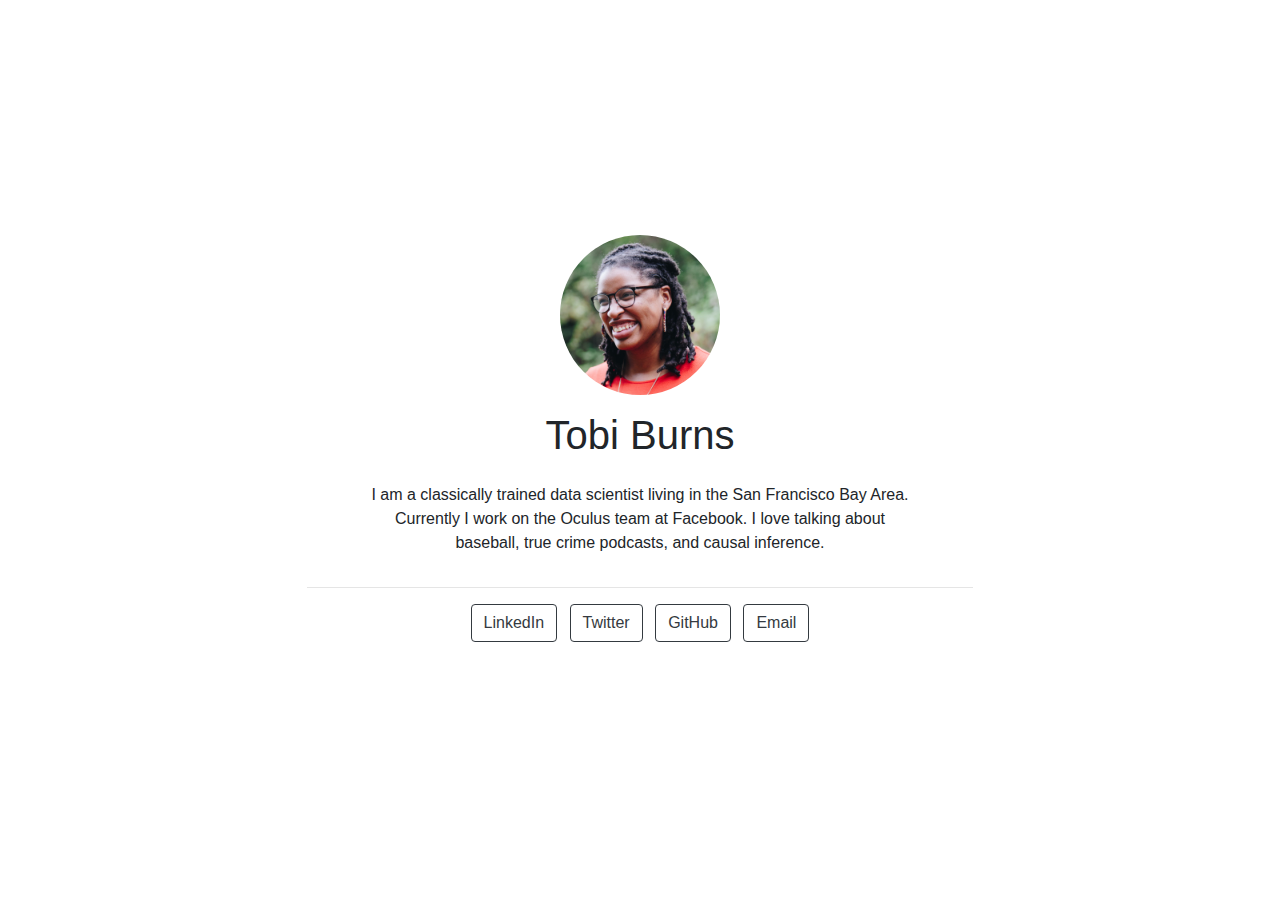
==== docs/index.html @ 5b75f5b7 "Initial commit" ====
<!doctype html>
<html lang="en">
  <head>
    <!-- Required meta tags -->
    <meta charset="utf-8">
    <meta name="viewport" content="width=device-width, initial-scale=1, shrink-to-fit=no">

    <!-- Bootstrap CSS -->
    <link rel="stylesheet" href="https://stackpath.bootstrapcdn.com/bootstrap/4.5.0/css/bootstrap.min.css">

    <title>Tobi Burns</title>

    
          <script src="index_files/accessible-code-block-0.0.1/empty-anchor.js"></script>
    
    
  </head>
  <body>

    
    <div class="container min-vh-100">
      <div class="row min-vh-100 justify-content-center align-items-center">
        <div class="col-12 text-center">
          <img src=tobi.jpg style="height:10rem" class="rounded-circle">
          <div class="mt-3">
            <h1>Tobi Burns</h1>
          </div>
          <div class="row justify-content-center align-items-center">
            <div class="col-6 mt-3 text-center d-none d-sm-block">
              <p>I am a classically trained data scientist living in the San Francisco Bay Area. Currently I work on the Oculus team at Facebook. I love talking about baseball, true crime podcasts, and causal inference.</p>
            </div>
            <div class="col-11 mt-3 text-center d-block d-sm-none">
              <p>I am a classically trained data scientist living in the San Francisco Bay Area. Currently I work on the Oculus team at Facebook. I love talking about baseball, true crime podcasts, and causal inference.</p>
            </div>
          </div>

          <hr style="width:60%;"/>

          <div class="row justify-content-center align-items-center">
            <div class="col-8 text-center d-none d-sm-block">
              <ul class="list-inline">
                                <li class="list-inline-item">
                  <a href=https://linkedin.com/>
                    <button type="button" class="btn btn-outline-dark mb-2">
                      LinkedIn
                    </button>
                  </a>
                </li>
                                <li class="list-inline-item">
                  <a href=https://twitter.com/>
                    <button type="button" class="btn btn-outline-dark mb-2">
                      Twitter
                    </button>
                  </a>
                </li>
                                <li class="list-inline-item">
                  <a href=https://github.com/>
                    <button type="button" class="btn btn-outline-dark mb-2">
                      GitHub
                    </button>
                  </a>
                </li>
                                <li class="list-inline-item">
                  <a href=mailto:email@email.com>
                    <button type="button" class="btn btn-outline-dark mb-2">
                      Email
                    </button>
                  </a>
                </li>
                              </ul>
            </div>
          </div>

          <div class="row justify-content-center align-items-center">
            <div class="col-8 m-1 text-center d-block d-sm-none">
              <div class="list-group">
                                <a href=https://linkedin.com/>
                  <button type="button" class="list-group-item list-group-item-action my-1 rounded">
                    LinkedIn
                  </button>
                </a>
                                <a href=https://twitter.com/>
                  <button type="button" class="list-group-item list-group-item-action my-1 rounded">
                    Twitter
                  </button>
                </a>
                                <a href=https://github.com/>
                  <button type="button" class="list-group-item list-group-item-action my-1 rounded">
                    GitHub
                  </button>
                </a>
                                <a href=mailto:email@email.com>
                  <button type="button" class="list-group-item list-group-item-action my-1 rounded">
                    Email
                  </button>
                </a>
                              </div>
            </div>
          </div>
        </div>
      </div>
    </div>

    <!-- Optional JavaScript -->
    <!-- jQuery first, then Popper.js, then Bootstrap JS -->
    <script src="https://code.jquery.com/jquery-3.5.1.slim.min.js" integrity="sha384-DfXdz2htPH0lsSSs5nCTpuj/zy4C+OGpamoFVy38MVBnE+IbbVYUew+OrCXaRkfj" crossorigin="anonymous"></script>
    <script src="https://cdn.jsdelivr.net/npm/popper.js@1.16.0/dist/umd/popper.min.js" integrity="sha384-Q6E9RHvbIyZFJoft+2mJbHaEWldlvI9IOYy5n3zV9zzTtmI3UksdQRVvoxMfooAo" crossorigin="anonymous"></script>
    <script src="https://stackpath.bootstrapcdn.com/bootstrap/4.5.0/js/bootstrap.min.js" integrity="sha384-OgVRvuATP1z7JjHLkuOU7Xw704+h835Lr+6QL9UvYjZE3Ipu6Tp75j7Bh/kR0JKI" crossorigin="anonymous"></script>

    
  </body>
</html>
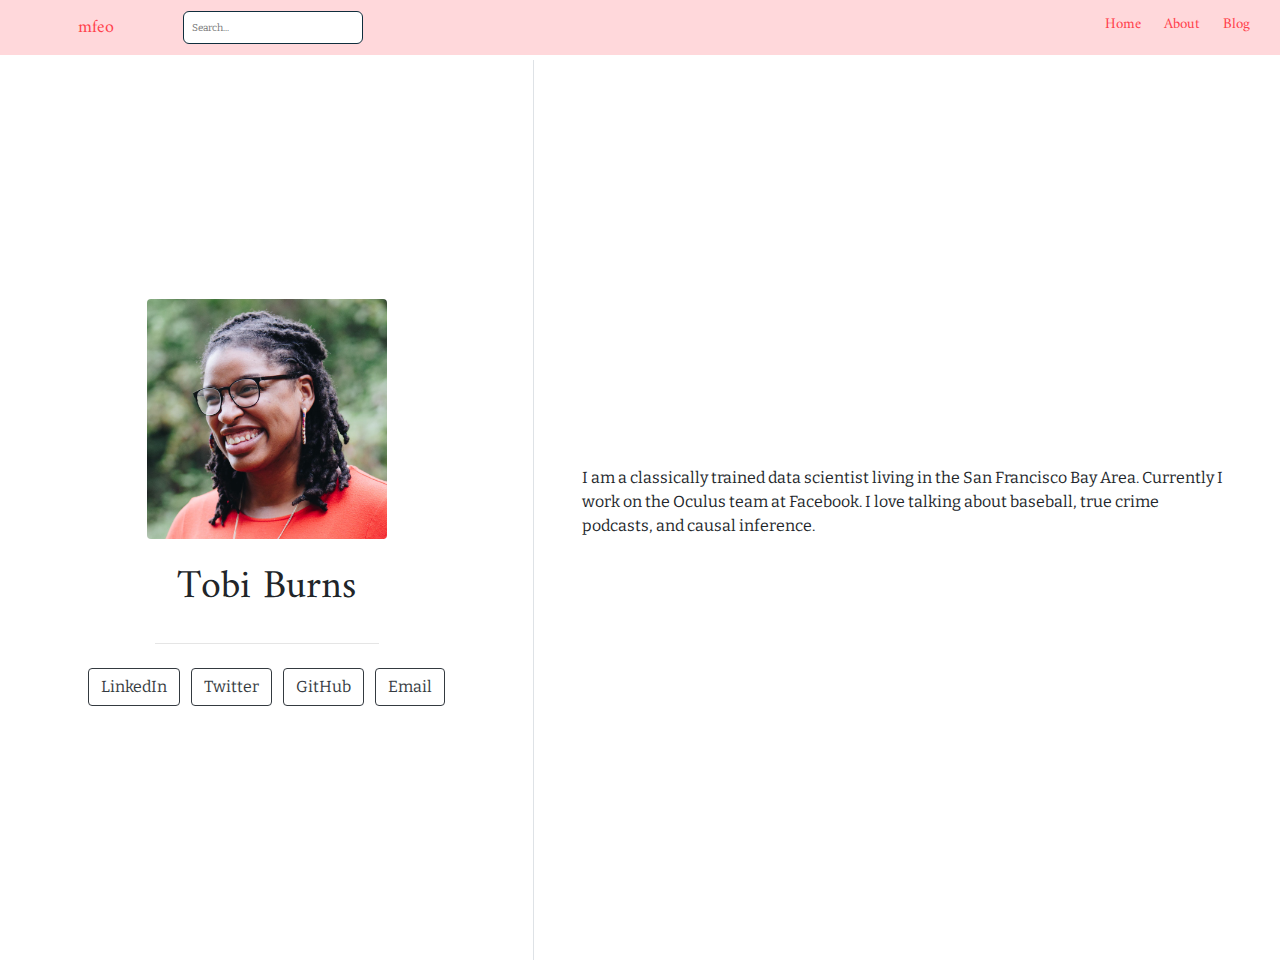
==== commit b31dee0b: ""update"" ====
--- a/docs/index.html
+++ b/docs/index.html
@@ -8,95 +8,1074 @@
     <!-- Bootstrap CSS -->
     <link rel="stylesheet" href="https://stackpath.bootstrapcdn.com/bootstrap/4.5.0/css/bootstrap.min.css">
 
+    <link href="https://fonts.googleapis.com/css2?family=Roboto+Slab&display=swap" rel="stylesheet">
+    <style type="text/css">body {font-family: 'Roboto Slab', serif;}</style>
+
     <title>Tobi Burns</title>
 
     
-          <script src="index_files/accessible-code-block-0.0.1/empty-anchor.js"></script>
+          <!--radix_placeholder_navigation_in_header-->
+          <meta name="distill:offset" content=""/>
+
+          <script type="application/javascript">
+
+            window.headroom_prevent_pin = false;
+
+            window.document.addEventListener("DOMContentLoaded", function (event) {
+
+              // initialize headroom for banner
+              var header = $('header').get(0);
+              var headerHeight = header.offsetHeight;
+              var headroom = new Headroom(header, {
+                tolerance: 5,
+                onPin : function() {
+                  if (window.headroom_prevent_pin) {
+                    window.headroom_prevent_pin = false;
+                    headroom.unpin();
+                  }
+                }
+              });
+              headroom.init();
+              if(window.location.hash)
+                headroom.unpin();
+              $(header).addClass('headroom--transition');
+
+              // offset scroll location for banner on hash change
+              // (see: https://github.com/WickyNilliams/headroom.js/issues/38)
+              window.addEventListener("hashchange", function(event) {
+                window.scrollTo(0, window.pageYOffset - (headerHeight + 25));
+              });
+
+              // responsive menu
+              $('.distill-site-header').each(function(i, val) {
+                var topnav = $(this);
+                var toggle = topnav.find('.nav-toggle');
+                toggle.on('click', function() {
+                  topnav.toggleClass('responsive');
+                });
+              });
+
+              // nav dropdowns
+              $('.nav-dropbtn').click(function(e) {
+                $(this).next('.nav-dropdown-content').toggleClass('nav-dropdown-active');
+                $(this).parent().siblings('.nav-dropdown')
+                   .children('.nav-dropdown-content').removeClass('nav-dropdown-active');
+              });
+              $("body").click(function(e){
+                $('.nav-dropdown-content').removeClass('nav-dropdown-active');
+              });
+              $(".nav-dropdown").click(function(e){
+                e.stopPropagation();
+              });
+            });
+          </script>
+
+          <style type="text/css">
+
+          /* Theme (user-documented overrideables for nav appearance) */
+
+          .distill-site-nav {
+            color: rgba(255, 255, 255, 0.8);
+            background-color: #0F2E3D;
+            font-size: 15px;
+            font-weight: 300;
+          }
+
+          .distill-site-nav a {
+            color: inherit;
+            text-decoration: none;
+          }
+
+          .distill-site-nav a:hover {
+            color: white;
+          }
+
+          @media print {
+            .distill-site-nav {
+              display: none;
+            }
+          }
+
+          .distill-site-header {
+
+          }
+
+          .distill-site-footer {
+
+          }
+
+
+          /* Site Header */
+
+          .distill-site-header {
+            width: 100%;
+            box-sizing: border-box;
+            z-index: 3;
+          }
+
+          .distill-site-header .nav-left {
+            display: inline-block;
+            margin-left: 8px;
+          }
+
+          @media screen and (max-width: 768px) {
+            .distill-site-header .nav-left {
+              margin-left: 0;
+            }
+          }
+
+
+          .distill-site-header .nav-right {
+            float: right;
+            margin-right: 8px;
+          }
+
+          .distill-site-header a,
+          .distill-site-header .title {
+            display: inline-block;
+            text-align: center;
+            padding: 14px 10px 14px 10px;
+          }
+
+          .distill-site-header .title {
+            font-size: 18px;
+            min-width: 150px;
+          }
+
+          .distill-site-header .logo {
+            padding: 0;
+          }
+
+          .distill-site-header .logo img {
+            display: none;
+            max-height: 20px;
+            width: auto;
+            margin-bottom: -4px;
+          }
+
+          .distill-site-header .nav-image img {
+            max-height: 18px;
+            width: auto;
+            display: inline-block;
+            margin-bottom: -3px;
+          }
+
+
+
+          @media screen and (min-width: 1000px) {
+            .distill-site-header .logo img {
+              display: inline-block;
+            }
+            .distill-site-header .nav-left {
+              margin-left: 20px;
+            }
+            .distill-site-header .nav-right {
+              margin-right: 20px;
+            }
+            .distill-site-header .title {
+              padding-left: 12px;
+            }
+          }
+
+
+          .distill-site-header .nav-toggle {
+            display: none;
+          }
+
+          .nav-dropdown {
+            display: inline-block;
+            position: relative;
+          }
+
+          .nav-dropdown .nav-dropbtn {
+            border: none;
+            outline: none;
+            color: rgba(255, 255, 255, 0.8);
+            padding: 16px 10px;
+            background-color: transparent;
+            font-family: inherit;
+            font-size: inherit;
+            font-weight: inherit;
+            margin: 0;
+            margin-top: 1px;
+            z-index: 2;
+          }
+
+          .nav-dropdown-content {
+            display: none;
+            position: absolute;
+            background-color: white;
+            min-width: 200px;
+            border: 1px solid rgba(0,0,0,0.15);
+            border-radius: 4px;
+            box-shadow: 0px 8px 16px 0px rgba(0,0,0,0.1);
+            z-index: 1;
+            margin-top: 2px;
+            white-space: nowrap;
+            padding-top: 4px;
+            padding-bottom: 4px;
+          }
+
+          .nav-dropdown-content hr {
+            margin-top: 4px;
+            margin-bottom: 4px;
+            border: none;
+            border-bottom: 1px solid rgba(0, 0, 0, 0.1);
+          }
+
+          .nav-dropdown-active {
+            display: block;
+          }
+
+          .nav-dropdown-content a, .nav-dropdown-content .nav-dropdown-header {
+            color: black;
+            padding: 6px 24px;
+            text-decoration: none;
+            display: block;
+            text-align: left;
+          }
+
+          .nav-dropdown-content .nav-dropdown-header {
+            display: block;
+            padding: 5px 24px;
+            padding-bottom: 0;
+            text-transform: uppercase;
+            font-size: 14px;
+            color: #999999;
+            white-space: nowrap;
+          }
+
+          .nav-dropdown:hover .nav-dropbtn {
+            color: white;
+          }
+
+          .nav-dropdown-content a:hover {
+            background-color: #ddd;
+            color: black;
+          }
+
+          .nav-right .nav-dropdown-content {
+            margin-left: -45%;
+            right: 0;
+          }
+
+          @media screen and (max-width: 768px) {
+            .distill-site-header a, .distill-site-header .nav-dropdown  {display: none;}
+            .distill-site-header a.nav-toggle {
+              float: right;
+              display: block;
+            }
+            .distill-site-header .title {
+              margin-left: 0;
+            }
+            .distill-site-header .nav-right {
+              margin-right: 0;
+            }
+            .distill-site-header {
+              overflow: hidden;
+            }
+            .nav-right .nav-dropdown-content {
+              margin-left: 0;
+            }
+          }
+
+
+          @media screen and (max-width: 768px) {
+            .distill-site-header.responsive {position: relative; min-height: 500px; }
+            .distill-site-header.responsive a.nav-toggle {
+              position: absolute;
+              right: 0;
+              top: 0;
+            }
+            .distill-site-header.responsive a,
+            .distill-site-header.responsive .nav-dropdown {
+              display: block;
+              text-align: left;
+            }
+            .distill-site-header.responsive .nav-left,
+            .distill-site-header.responsive .nav-right {
+              width: 100%;
+            }
+            .distill-site-header.responsive .nav-dropdown {float: none;}
+            .distill-site-header.responsive .nav-dropdown-content {position: relative;}
+            .distill-site-header.responsive .nav-dropdown .nav-dropbtn {
+              display: block;
+              width: 100%;
+              text-align: left;
+            }
+          }
+
+          /* Site Footer */
+
+          .distill-site-footer {
+            width: 100%;
+            overflow: hidden;
+            box-sizing: border-box;
+            z-index: 3;
+            margin-top: 30px;
+            padding-top: 30px;
+            padding-bottom: 30px;
+            text-align: center;
+          }
+
+          /* Headroom */
+
+          d-title {
+            padding-top: 6rem;
+          }
+
+          @media print {
+            d-title {
+              padding-top: 4rem;
+            }
+          }
+
+          .headroom {
+            z-index: 1000;
+            position: fixed;
+            top: 0;
+            left: 0;
+            right: 0;
+          }
+
+          .headroom--transition {
+            transition: all .4s ease-in-out;
+          }
+
+          .headroom--unpinned {
+            top: -100px;
+          }
+
+          .headroom--pinned {
+            top: 0;
+          }
+
+          /* adjust viewport for navbar height */
+          /* helps vertically center bootstrap (non-distill) content */
+          .min-vh-100 {
+            min-height: calc(100vh - 100px) !important;
+          }
+
+          </style>
+
+          <script src="site_libs/jquery-3.6.0/jquery-3.6.0.min.js"></script>
+          <link href="site_libs/font-awesome-5.1.0/css/all.css" rel="stylesheet"/>
+          <link href="site_libs/font-awesome-5.1.0/css/v4-shims.css" rel="stylesheet"/>
+          <script src="site_libs/headroom-0.9.4/headroom.min.js"></script>
+          <script src="site_libs/autocomplete-0.37.1/autocomplete.min.js"></script>
+          <script src="site_libs/fuse-6.4.1/fuse.min.js"></script>
+
+          <script type="application/javascript">
+
+          function getMeta(metaName) {
+            var metas = document.getElementsByTagName('meta');
+            for (let i = 0; i < metas.length; i++) {
+              if (metas[i].getAttribute('name') === metaName) {
+                return metas[i].getAttribute('content');
+              }
+            }
+            return '';
+          }
+
+          function offsetURL(url) {
+            var offset = getMeta('distill:offset');
+            return offset ? offset + '/' + url : url;
+          }
+
+          function createFuseIndex() {
+
+            // create fuse index
+            var options = {
+              keys: [
+                { name: 'title', weight: 20 },
+                { name: 'categories', weight: 15 },
+                { name: 'description', weight: 10 },
+                { name: 'contents', weight: 5 },
+              ],
+              ignoreLocation: true,
+              threshold: 0
+            };
+            var fuse = new window.Fuse([], options);
+
+            // fetch the main search.json
+            return fetch(offsetURL('search.json'))
+              .then(function(response) {
+                if (response.status == 200) {
+                  return response.json().then(function(json) {
+                    // index main articles
+                    json.articles.forEach(function(article) {
+                      fuse.add(article);
+                    });
+                    // download collections and index their articles
+                    return Promise.all(json.collections.map(function(collection) {
+                      return fetch(offsetURL(collection)).then(function(response) {
+                        if (response.status === 200) {
+                          return response.json().then(function(articles) {
+                            articles.forEach(function(article) {
+                              fuse.add(article);
+                            });
+                          })
+                        } else {
+                          return Promise.reject(
+                            new Error('Unexpected status from search index request: ' +
+                                      response.status)
+                          );
+                        }
+                      });
+                    })).then(function() {
+                      return fuse;
+                    });
+                  });
+
+                } else {
+                  return Promise.reject(
+                    new Error('Unexpected status from search index request: ' +
+                                response.status)
+                  );
+                }
+              });
+          }
+
+          window.document.addEventListener("DOMContentLoaded", function (event) {
+
+            // get search element (bail if we don't have one)
+            var searchEl = window.document.getElementById('distill-search');
+            if (!searchEl)
+              return;
+
+            createFuseIndex()
+              .then(function(fuse) {
+
+                // make search box visible
+                searchEl.classList.remove('hidden');
+
+                // initialize autocomplete
+                var options = {
+                  autoselect: true,
+                  hint: false,
+                  minLength: 2,
+                };
+                window.autocomplete(searchEl, options, [{
+                  source: function(query, callback) {
+                    const searchOptions = {
+                      isCaseSensitive: false,
+                      shouldSort: true,
+                      minMatchCharLength: 2,
+                      limit: 10,
+                    };
+                    var results = fuse.search(query, searchOptions);
+                    callback(results
+                      .map(function(result) { return result.item; })
+                    );
+                  },
+                  templates: {
+                    suggestion: function(suggestion) {
+                      var img = suggestion.preview && Object.keys(suggestion.preview).length > 0
+                        ? `<img src="${offsetURL(suggestion.preview)}"</img>`
+                        : '';
+                      var html = `
+                        <div class="search-item">
+                          <h3>${suggestion.title}</h3>
+                          <div class="search-item-description">
+                            ${suggestion.description || ''}
+                          </div>
+                          <div class="search-item-preview">
+                            ${img}
+                          </div>
+                        </div>
+                      `;
+                      return html;
+                    }
+                  }
+                }]).on('autocomplete:selected', function(event, suggestion) {
+                  window.location.href = offsetURL(suggestion.path);
+                });
+                // remove inline display style on autocompleter (we want to
+                // manage responsive display via css)
+                $('.algolia-autocomplete').css("display", "");
+              })
+              .catch(function(error) {
+                console.log(error);
+              });
+
+          });
+
+          </script>
+
+          <style type="text/css">
+
+          .nav-search {
+            font-size: x-small;
+          }
+
+          /* Algolioa Autocomplete */
+
+          .algolia-autocomplete {
+            display: inline-block;
+            margin-left: 10px;
+            vertical-align: sub;
+            background-color: white;
+            color: black;
+            padding: 6px;
+            padding-top: 8px;
+            padding-bottom: 0;
+            border-radius: 6px;
+            border: 1px #0F2E3D solid;
+            width: 180px;
+          }
+
+
+          @media screen and (max-width: 768px) {
+            .distill-site-nav .algolia-autocomplete {
+              display: none;
+              visibility: hidden;
+            }
+            .distill-site-nav.responsive .algolia-autocomplete {
+              display: inline-block;
+              visibility: visible;
+            }
+            .distill-site-nav.responsive .algolia-autocomplete .aa-dropdown-menu {
+              margin-left: 0;
+              width: 400px;
+              max-height: 400px;
+            }
+          }
+
+          .algolia-autocomplete .aa-input, .algolia-autocomplete .aa-hint {
+            width: 90%;
+            outline: none;
+            border: none;
+          }
+
+          .algolia-autocomplete .aa-hint {
+            color: #999;
+          }
+          .algolia-autocomplete .aa-dropdown-menu {
+            width: 550px;
+            max-height: 70vh;
+            overflow-x: visible;
+            overflow-y: scroll;
+            padding: 5px;
+            margin-top: 3px;
+            margin-left: -150px;
+            background-color: #fff;
+            border-radius: 5px;
+            border: 1px solid #999;
+            border-top: none;
+          }
+
+          .algolia-autocomplete .aa-dropdown-menu .aa-suggestion {
+            cursor: pointer;
+            padding: 5px 4px;
+            border-bottom: 1px solid #eee;
+          }
+
+          .algolia-autocomplete .aa-dropdown-menu .aa-suggestion:last-of-type {
+            border-bottom: none;
+            margin-bottom: 2px;
+          }
+
+          .algolia-autocomplete .aa-dropdown-menu .aa-suggestion .search-item {
+            overflow: hidden;
+            font-size: 0.8em;
+            line-height: 1.4em;
+          }
+
+          .algolia-autocomplete .aa-dropdown-menu .aa-suggestion .search-item h3 {
+            font-size: 1rem;
+            margin-block-start: 0;
+            margin-block-end: 5px;
+          }
+
+          .algolia-autocomplete .aa-dropdown-menu .aa-suggestion .search-item-description {
+            display: inline-block;
+            overflow: hidden;
+            height: 2.8em;
+            width: 80%;
+            margin-right: 4%;
+          }
+
+          .algolia-autocomplete .aa-dropdown-menu .aa-suggestion .search-item-preview {
+            display: inline-block;
+            width: 15%;
+          }
+
+          .algolia-autocomplete .aa-dropdown-menu .aa-suggestion .search-item-preview img {
+            height: 3em;
+            width: auto;
+            display: none;
+          }
+
+          .algolia-autocomplete .aa-dropdown-menu .aa-suggestion .search-item-preview img[src] {
+            display: initial;
+          }
+
+          .algolia-autocomplete .aa-dropdown-menu .aa-suggestion.aa-cursor {
+            background-color: #eee;
+          }
+          .algolia-autocomplete .aa-dropdown-menu .aa-suggestion em {
+            font-weight: bold;
+            font-style: normal;
+          }
+
+          </style>
+
+
+          <!--/radix_placeholder_navigation_in_header-->
+          <!--radix_placeholder_site_in_header-->
+          <!--/radix_placeholder_site_in_header-->
+          
+          <style type="text/css">
+          body {
+            padding-top: 60px;
+          }
+          </style>
+          <style type="text/css">
+          /* base variables */
+
+          /* Edit the CSS properties in this file to create a custom
+             Distill theme. Only edit values in the right column
+             for each row; values shown are the CSS defaults.
+             To return any property to the default,
+             you may set its value to: unset
+             All rows must end with a semi-colon.                      */
+
+          /* Optional: embed custom fonts here with `@import`          */
+          /* This must remain at the top of this file.                 */
+
+
+
+          html {
+            /*-- Main font sizes --*/
+            --title-size:      50px;
+            --body-size:       1.06rem;
+            --code-size:       14px;
+            --aside-size:      12px;
+            --fig-cap-size:    13px;
+            /*-- Main font colors --*/
+            --title-color:     #000000;
+            --header-color:    rgba(0, 0, 0, 0.8);
+            --body-color:      rgba(0, 0, 0, 0.8);
+            --aside-color:     rgba(0, 0, 0, 0.6);
+            --fig-cap-color:   rgba(0, 0, 0, 0.6);
+            /*-- Specify custom fonts ~~~ must be imported above   --*/
+            --heading-font:    sans-serif;
+            --mono-font:       monospace;
+            --body-font:       sans-serif;
+            --navbar-font:     sans-serif;  /* websites + blogs only */
+          }
+
+          /*-- ARTICLE METADATA --*/
+          d-byline {
+            --heading-size:    0.6rem;
+            --heading-color:   rgba(0, 0, 0, 0.5);
+            --body-size:       0.8rem;
+            --body-color:      rgba(0, 0, 0, 0.8);
+          }
+
+          /*-- ARTICLE TABLE OF CONTENTS --*/
+          .d-contents {
+            --heading-size:    18px;
+            --contents-size:   13px;
+          }
+
+          /*-- ARTICLE APPENDIX --*/
+          d-appendix {
+            --heading-size:    15px;
+            --heading-color:   rgba(0, 0, 0, 0.65);
+            --text-size:       0.8em;
+            --text-color:      rgba(0, 0, 0, 0.5);
+          }
+
+          /*-- WEBSITE HEADER + FOOTER --*/
+          /* These properties only apply to Distill sites and blogs  */
+
+          .distill-site-header {
+            --title-size:       18px;
+            --text-color:       rgba(255, 255, 255, 0.8);
+            --text-size:        15px;
+            --hover-color:      white;
+            --bkgd-color:       #0F2E3D;
+          }
+
+          .distill-site-footer {
+            --text-color:       rgba(255, 255, 255, 0.8);
+            --text-size:        15px;
+            --hover-color:      white;
+            --bkgd-color:       #0F2E3D;
+          }
+
+          /*-- Additional custom styles --*/
+          /* Add any additional CSS rules below                      */
+          </style>
+          <style type="text/css">
+          /* base variables */
+
+          /* Edit the CSS properties in this file to create a custom
+             Distill theme. Only edit values in the right column
+             for each row; values shown are the CSS defaults.
+             To return any property to the default,
+             you may set its value to: unset
+             All rows must end with a semi-colon.                      */
+
+          /* Optional: embed custom fonts here with `@import`          */
+          /* This must remain at the top of this file.                 */
+
+
+          @import url('https://fonts.googleapis.com/css2?family=Amiri');
+          @import url('https://fonts.googleapis.com/css2?family=Bitter');
+          @import url('https://fonts.googleapis.com/css2?family=DM+Mono');
+
+          html {
+            /*-- Main font sizes --*/
+            --title-size:      50px;
+            --body-size:       1.06rem;
+            --code-size:       14px;
+            --aside-size:      12px;
+            --fig-cap-size:    13px;
+            /*-- Main font colors --*/
+            --title-color:     #000000;
+            --header-color:    rgba(0, 0, 0, 0.8);
+            --body-color:      rgba(0, 0, 0, 0.8);
+            --aside-color:     rgba(0, 0, 0, 0.6);
+            --fig-cap-color:   rgba(0, 0, 0, 0.6);
+            /*-- Specify custom fonts ~~~ must be imported above   --*/
+            --heading-font:    "Amiri", serif;
+            --mono-font:       "DM Mono", monospace;
+            --body-font:       "Bitter", sans-serif;
+            --navbar-font:     "Amiri", serif;
+          }
+
+          /*-- ARTICLE METADATA --*/
+          d-byline {
+            --heading-size:    0.6rem;
+            --heading-color:   rgba(0, 0, 0, 0.5);
+            --body-size:       0.8rem;
+            --body-color:      rgba(0, 0, 0, 0.8);
+          }
+
+          /*-- ARTICLE TABLE OF CONTENTS --*/
+          .d-contents {
+            --heading-size:    18px;
+            --contents-size:   13px;
+          }
+
+          /*-- ARTICLE APPENDIX --*/
+          d-appendix {
+            --heading-size:    15px;
+            --heading-color:   rgba(0, 0, 0, 0.65);
+            --text-size:       0.8em;
+            --text-color:      rgba(0, 0, 0, 0.5);
+          }
+
+          /*-- WEBSITE HEADER + FOOTER --*/
+          /* These properties only apply to Distill sites and blogs  */
+
+          .distill-site-header {
+            --title-size:       18px;
+            --text-color:       #ff414b; /* edited */
+            --text-size:        15px;
+            --hover-color:      #dd424c; /* edited */
+            --bkgd-color:       #ffd8db; /* edited */
+          }
+
+          .distill-site-footer {
+            --text-color:       rgba(255, 255, 255, 0.8);
+            --text-size:        15px;
+            --hover-color:      white;
+            --bkgd-color:       #0F2E3D;
+          }
+
+          /*-- Additional custom styles --*/
+          /* Add any additional CSS rules below                      */
+
+          /* Change bullets */
+          ul > li::marker {
+            font-size: 1.125em;
+            color: #ff414b;
+          }
+
+          /* Change link appearance */
+          d-article a {
+            border-bottom: 2px solid #ffd8db;
+            text-decoration: none;
+          }</style>
+          <style type="text/css">
+          /* base style */
+
+          /* FONT FAMILIES */
+
+          :root {
+            --heading-default: -apple-system, BlinkMacSystemFont, "Segoe UI", Roboto, Oxygen, Ubuntu, Cantarell, "Fira Sans", "Droid Sans", "Helvetica Neue", Arial, sans-serif;
+            --mono-default: Consolas, Monaco, 'Andale Mono', 'Ubuntu Mono', monospace;
+            --body-default: -apple-system, BlinkMacSystemFont, "Segoe UI", Roboto, Oxygen, Ubuntu, Cantarell, "Fira Sans", "Droid Sans", "Helvetica Neue", Arial, sans-serif;
+          }
+
+          body,
+          .posts-list .post-preview p,
+          .posts-list .description p {
+            font-family: var(--body-font), var(--body-default);
+          }
+
+          h1, h2, h3, h4, h5, h6,
+          .posts-list .post-preview h2,
+          .posts-list .description h2 {
+            font-family: var(--heading-font), var(--heading-default);
+          }
+
+          d-article div.sourceCode code,
+          d-article pre code {
+            font-family: var(--mono-font), var(--mono-default);
+          }
+
+
+          /*-- TITLE --*/
+          d-title h1,
+          .posts-list > h1 {
+            color: var(--title-color, black);
+          }
+
+          d-title h1 {
+            font-size: var(--title-size, 50px);
+          }
+
+          /*-- HEADERS --*/
+          d-article h1,
+          d-article h2,
+          d-article h3,
+          d-article h4,
+          d-article h5,
+          d-article h6 {
+            color: var(--header-color, rgba(0, 0, 0, 0.8));
+          }
+
+          /*-- BODY --*/
+          d-article > p,  /* only text inside of <p> tags */
+          d-article > ul, /* lists */
+          d-article > ol {
+            color: var(--body-color, rgba(0, 0, 0, 0.8));
+            font-size: var(--body-size, 1.06rem);
+          }
+
+
+          /*-- CODE --*/
+          d-article div.sourceCode code,
+          d-article pre code {
+            font-size: var(--code-size, 14px);
+          }
+
+          /*-- ASIDE --*/
+          d-article aside {
+            font-size: var(--aside-size, 12px);
+            color: var(--aside-color, rgba(0, 0, 0, 0.6));
+          }
+
+          /*-- FIGURE CAPTIONS --*/
+          figure .caption,
+          figure figcaption,
+          .figure .caption {
+            font-size: var(--fig-cap-size, 13px);
+            color: var(--fig-cap-color, rgba(0, 0, 0, 0.6));
+          }
+
+          /*-- METADATA --*/
+          d-byline h3 {
+            font-size: var(--heading-size, 0.6rem);
+            color: var(--heading-color, rgba(0, 0, 0, 0.5));
+          }
+
+          d-byline {
+            font-size: var(--body-size, 0.8rem);
+            color: var(--body-color, rgba(0, 0, 0, 0.8));
+          }
+
+          d-byline a,
+          d-article d-byline a {
+            color: var(--body-color, rgba(0, 0, 0, 0.8));
+          }
+
+          /*-- TABLE OF CONTENTS --*/
+          .d-contents nav h3 {
+            font-size: var(--heading-size, 18px);
+          }
+
+          .d-contents nav a {
+            font-size: var(--contents-size, 13px);
+          }
+
+          /*-- APPENDIX --*/
+          d-appendix h3 {
+            font-size: var(--heading-size, 15px);
+            color: var(--heading-color, rgba(0, 0, 0, 0.65));
+          }
+
+          d-appendix {
+            font-size: var(--text-size, 0.8em);
+            color: var(--text-color, rgba(0, 0, 0, 0.5));
+          }
+
+          d-appendix d-footnote-list a.footnote-backlink {
+            color: var(--text-color, rgba(0, 0, 0, 0.5));
+          }
+
+          /*-- WEBSITE HEADER + FOOTER --*/
+          .distill-site-header .title {
+            font-size: var(--title-size, 18px);
+            font-family: var(--navbar-font), var(--heading-default);
+          }
+
+          .distill-site-header a,
+          .nav-dropdown .nav-dropbtn {
+            font-family: var(--navbar-font), var(--heading-default);
+          }
+
+          .nav-dropdown .nav-dropbtn {
+            color: var(--text-color, rgba(255, 255, 255, 0.8));
+            font-size: var(--text-size, 15px);
+          }
+
+          .distill-site-header a:hover,
+          .nav-dropdown:hover .nav-dropbtn {
+            color: var(--hover-color, white);
+          }
+
+          .distill-site-header {
+            font-size: var(--text-size, 15px);
+            color: var(--text-color, rgba(255, 255, 255, 0.8));
+            background-color: var(--bkgd-color, #0F2E3D);
+          }
+
+          .distill-site-footer {
+            font-size: var(--text-size, 15px);
+            color: var(--text-color, rgba(255, 255, 255, 0.8));
+            background-color: var(--bkgd-color, #0F2E3D);
+          }
+
+          .distill-site-footer a:hover {
+            color: var(--hover-color, white);
+          }</style>
+          <script src="C:\Users\DR97E5~1.BAL\ONEDRI~1\DOCUME~1\R\WIN-LI~1\4.1\RMARKD~1\rmd\h\pandoc\HEADER~1.JS"></script>
     
     
   </head>
   <body>
 
+          <!--radix_placeholder_navigation_before_body-->
+          <header class="header header--fixed" role="banner">
+          <nav class="distill-site-nav distill-site-header">
+          <div class="nav-left">
+          <a href="index.html" class="title">mfeo</a>
+          <input id="distill-search" class="nav-search hidden" type="text" placeholder="Search..."/>
+          </div>
+          <div class="nav-right">
+          <a href="index.html">Home</a>
+          <a href="about.html">About</a>
+          <a href="blog.html">Blog</a>
+          <a href="javascript:void(0);" class="nav-toggle">&#9776;</a>
+          </div>
+          </nav>
+          </header>
+          <!--/radix_placeholder_navigation_before_body-->
+          <!--radix_placeholder_site_before_body-->
+          <!--/radix_placeholder_site_before_body-->
     
-    <div class="container min-vh-100">
-      <div class="row min-vh-100 justify-content-center align-items-center">
-        <div class="col-12 text-center">
-          <img src=tobi.jpg style="height:10rem" class="rounded-circle">
-          <div class="mt-3">
-            <h1>Tobi Burns</h1>
-          </div>
-          <div class="row justify-content-center align-items-center">
-            <div class="col-6 mt-3 text-center d-none d-sm-block">
-              <p>I am a classically trained data scientist living in the San Francisco Bay Area. Currently I work on the Oculus team at Facebook. I love talking about baseball, true crime podcasts, and causal inference.</p>
+    <div class="container-fluid d-none d-lg-block d-xl-block">
+      <div class="d-flex row flex-row vh-100">
+        <div class="d-flex flex-column col-5 align-items-center text-center align-self-center">
+          <div class="mx-auto text-center">
+            <div class="p-3">
+              <img src="tobi.jpg" style="height:15rem" class="rounded">
             </div>
-            <div class="col-11 mt-3 text-center d-block d-sm-none">
-              <p>I am a classically trained data scientist living in the San Francisco Bay Area. Currently I work on the Oculus team at Facebook. I love talking about baseball, true crime podcasts, and causal inference.</p>
+            <div class="p-2">
+              <h1>Tobi Burns</h1>
+            </div>
+            <hr style="width:60%;"/>
+            <div class="p-2">
+              <div id="icon-list">
+                <ul class="list-inline">
+                                    <li class="list-inline-item">
+                    <a href=https://linkedin.com/>
+                      <button type="button" class="btn btn-outline-dark mb-2">
+                        LinkedIn
+                      </button>
+                    </a>
+                  </li>
+                                    <li class="list-inline-item">
+                    <a href=https://twitter.com/>
+                      <button type="button" class="btn btn-outline-dark mb-2">
+                        Twitter
+                      </button>
+                    </a>
+                  </li>
+                                    <li class="list-inline-item">
+                    <a href=https://github.com/>
+                      <button type="button" class="btn btn-outline-dark mb-2">
+                        GitHub
+                      </button>
+                    </a>
+                  </li>
+                                    <li class="list-inline-item">
+                    <a href=mailto:email@email.com>
+                      <button type="button" class="btn btn-outline-dark mb-2">
+                        Email
+                      </button>
+                    </a>
+                  </li>
+                                  </ul>
+              </div>
             </div>
           </div>
-
-          <hr style="width:60%;"/>
-
-          <div class="row justify-content-center align-items-center">
-            <div class="col-8 text-center d-none d-sm-block">
-              <ul class="list-inline">
-                                <li class="list-inline-item">
-                  <a href=https://linkedin.com/>
-                    <button type="button" class="btn btn-outline-dark mb-2">
+        </div>
+        <div class="d-flex flex-column vh-100 border-left"></div>
+        <div class="d-flex flex-column col px-5 align-items-center align-self-center mh-100" style="overflow-y: scroll;">
+          <div class="my-5" id="content">
+            <p>I am a classically trained data scientist living in the San Francisco Bay Area. Currently I work on the Oculus team at Facebook. I love talking about baseball, true crime podcasts, and causal inference.</p>
+          </div>
+        </div>
+      </div>
+    </div>
+
+    <div class="container-flex min-vh-100 d-block d-lg-none d-xl-none">
+      <div class="d-flex flex-row justify-content-center">
+        <div class="d-flex flex-col">
+          <div class="mx-auto">
+            <div class="p-3 mt-3 text-center">
+              <img src="tobi.jpg" style="height:15rem" class="rounded">
+            </div>
+            <div class="p-2 text-center">
+              <h1>Tobi Burns</h1>
+            </div>
+            <hr style="width:60%;"/>
+
+            <div class="row justify-content-center align-items-center">
+              <div class="col-8 p-1 text-center">
+                <div class="list-group">
+                                    <a href=https://linkedin.com/>
+                    <button type="button" class="list-group-item list-group-item-action my-1 rounded">
                       LinkedIn
                     </button>
                   </a>
-                </li>
-                                <li class="list-inline-item">
-                  <a href=https://twitter.com/>
-                    <button type="button" class="btn btn-outline-dark mb-2">
+                                    <a href=https://twitter.com/>
+                    <button type="button" class="list-group-item list-group-item-action my-1 rounded">
                       Twitter
                     </button>
                   </a>
-                </li>
-                                <li class="list-inline-item">
-                  <a href=https://github.com/>
-                    <button type="button" class="btn btn-outline-dark mb-2">
+                                    <a href=https://github.com/>
+                    <button type="button" class="list-group-item list-group-item-action my-1 rounded">
                       GitHub
                     </button>
                   </a>
-                </li>
-                                <li class="list-inline-item">
-                  <a href=mailto:email@email.com>
-                    <button type="button" class="btn btn-outline-dark mb-2">
+                                    <a href=mailto:email@email.com>
+                    <button type="button" class="list-group-item list-group-item-action my-1 rounded">
                       Email
                     </button>
                   </a>
-                </li>
-                              </ul>
+                                  </div>
+              </div>
             </div>
-          </div>
-
-          <div class="row justify-content-center align-items-center">
-            <div class="col-8 m-1 text-center d-block d-sm-none">
-              <div class="list-group">
-                                <a href=https://linkedin.com/>
-                  <button type="button" class="list-group-item list-group-item-action my-1 rounded">
-                    LinkedIn
-                  </button>
-                </a>
-                                <a href=https://twitter.com/>
-                  <button type="button" class="list-group-item list-group-item-action my-1 rounded">
-                    Twitter
-                  </button>
-                </a>
-                                <a href=https://github.com/>
-                  <button type="button" class="list-group-item list-group-item-action my-1 rounded">
-                    GitHub
-                  </button>
-                </a>
-                                <a href=mailto:email@email.com>
-                  <button type="button" class="list-group-item list-group-item-action my-1 rounded">
-                    Email
-                  </button>
-                </a>
-                              </div>
+            <div class="p pt-4 px-5">
+              <p>I am a classically trained data scientist living in the San Francisco Bay Area. Currently I work on the Oculus team at Facebook. I love talking about baseball, true crime podcasts, and causal inference.</p>
             </div>
-          </div>
         </div>
       </div>
     </div>
@@ -107,6 +1086,10 @@
     <script src="https://cdn.jsdelivr.net/npm/popper.js@1.16.0/dist/umd/popper.min.js" integrity="sha384-Q6E9RHvbIyZFJoft+2mJbHaEWldlvI9IOYy5n3zV9zzTtmI3UksdQRVvoxMfooAo" crossorigin="anonymous"></script>
     <script src="https://stackpath.bootstrapcdn.com/bootstrap/4.5.0/js/bootstrap.min.js" integrity="sha384-OgVRvuATP1z7JjHLkuOU7Xw704+h835Lr+6QL9UvYjZE3Ipu6Tp75j7Bh/kR0JKI" crossorigin="anonymous"></script>
 
-    
+      <!--radix_placeholder_site_after_body-->
+      <!--/radix_placeholder_site_after_body-->
+      <!--radix_placeholder_navigation_after_body-->
+      <!--/radix_placeholder_navigation_after_body-->
+  
   </body>
 </html>
--- a/docs/site_libs/font-awesome-5.1.0/css/all.css
+++ b/docs/site_libs/font-awesome-5.1.0/css/all.css
@@ -0,0 +1,5 @@
+/*!
+ * Font Awesome Free 5.1.0 by @fontawesome - https://fontawesome.com
+ * License - https://fontawesome.com/license (Icons: CC BY 4.0, Fonts: SIL OFL 1.1, Code: MIT License)
+ */
+.fa,.fab,.fal,.far,.fas{-moz-osx-font-smoothing:grayscale;-webkit-font-smoothing:antialiased;display:inline-block;font-style:normal;font-variant:normal;text-rendering:auto;line-height:1}.fa-lg{font-size:1.33333em;line-height:.75em;vertical-align:-.0667em}.fa-xs{font-size:.75em}.fa-sm{font-size:.875em}.fa-1x{font-size:1em}.fa-2x{font-size:2em}.fa-3x{font-size:3em}.fa-4x{font-size:4em}.fa-5x{font-size:5em}.fa-6x{font-size:6em}.fa-7x{font-size:7em}.fa-8x{font-size:8em}.fa-9x{font-size:9em}.fa-10x{font-size:10em}.fa-fw{text-align:center;width:1.25em}.fa-ul{list-style-type:none;margin-left:2.5em;padding-left:0}.fa-ul>li{position:relative}.fa-li{left:-2em;position:absolute;text-align:center;width:2em;line-height:inherit}.fa-border{border:.08em solid #eee;border-radius:.1em;padding:.2em .25em .15em}.fa-pull-left{float:left}.fa-pull-right{float:right}.fa.fa-pull-left,.fab.fa-pull-left,.fal.fa-pull-left,.far.fa-pull-left,.fas.fa-pull-left{margin-right:.3em}.fa.fa-pull-right,.fab.fa-pull-right,.fal.fa-pull-right,.far.fa-pull-right,.fas.fa-pull-right{margin-left:.3em}.fa-spin{animation:a 2s infinite linear}.fa-pulse{animation:a 1s infinite steps(8)}@keyframes a{0%{transform:rotate(0deg)}to{transform:rotate(1turn)}}.fa-rotate-90{-ms-filter:"progid:DXImageTransform.Microsoft.BasicImage(rotation=1)";transform:rotate(90deg)}.fa-rotate-180{-ms-filter:"progid:DXImageTransform.Microsoft.BasicImage(rotation=2)";transform:rotate(180deg)}.fa-rotate-270{-ms-filter:"progid:DXImageTransform.Microsoft.BasicImage(rotation=3)";transform:rotate(270deg)}.fa-flip-horizontal{-ms-filter:"progid:DXImageTransform.Microsoft.BasicImage(rotation=0, mirror=1)";transform:scaleX(-1)}.fa-flip-vertical{transform:scaleY(-1)}.fa-flip-horizontal.fa-flip-vertical,.fa-flip-vertical{-ms-filter:"progid:DXImageTransform.Microsoft.BasicImage(rotation=2, mirror=1)"}.fa-flip-horizontal.fa-flip-vertical{transform:scale(-1)}:root .fa-flip-horizontal,:root .fa-flip-vertical,:root .fa-rotate-90,:root .fa-rotate-180,:root .fa-rotate-270{-webkit-filter:none;filter:none}.fa-stack{display:inline-block;height:2em;line-height:2em;position:relative;vertical-align:middle;width:2em}.fa-stack-1x,.fa-stack-2x{left:0;position:absolute;text-align:center;width:100%}.fa-stack-1x{line-height:inherit}.fa-stack-2x{font-size:2em}.fa-inverse{color:#fff}.fa-500px:before{content:"\f26e"}.fa-accessible-icon:before{content:"\f368"}.fa-accusoft:before{content:"\f369"}.fa-address-book:before{content:"\f2b9"}.fa-address-card:before{content:"\f2bb"}.fa-adjust:before{content:"\f042"}.fa-adn:before{content:"\f170"}.fa-adversal:before{content:"\f36a"}.fa-affiliatetheme:before{content:"\f36b"}.fa-algolia:before{content:"\f36c"}.fa-align-center:before{content:"\f037"}.fa-align-justify:before{content:"\f039"}.fa-align-left:before{content:"\f036"}.fa-align-right:before{content:"\f038"}.fa-allergies:before{content:"\f461"}.fa-amazon:before{content:"\f270"}.fa-amazon-pay:before{content:"\f42c"}.fa-ambulance:before{content:"\f0f9"}.fa-american-sign-language-interpreting:before{content:"\f2a3"}.fa-amilia:before{content:"\f36d"}.fa-anchor:before{content:"\f13d"}.fa-android:before{content:"\f17b"}.fa-angellist:before{content:"\f209"}.fa-angle-double-down:before{content:"\f103"}.fa-angle-double-left:before{content:"\f100"}.fa-angle-double-right:before{content:"\f101"}.fa-angle-double-up:before{content:"\f102"}.fa-angle-down:before{content:"\f107"}.fa-angle-left:before{content:"\f104"}.fa-angle-right:before{content:"\f105"}.fa-angle-up:before{content:"\f106"}.fa-angry:before{content:"\f556"}.fa-angrycreative:before{content:"\f36e"}.fa-angular:before{content:"\f420"}.fa-app-store:before{content:"\f36f"}.fa-app-store-ios:before{content:"\f370"}.fa-apper:before{content:"\f371"}.fa-apple:before{content:"\f179"}.fa-apple-pay:before{content:"\f415"}.fa-archive:before{content:"\f187"}.fa-archway:before{content:"\f557"}.fa-arrow-alt-circle-down:before{content:"\f358"}.fa-arrow-alt-circle-left:before{content:"\f359"}.fa-arrow-alt-circle-right:before{content:"\f35a"}.fa-arrow-alt-circle-up:before{content:"\f35b"}.fa-arrow-circle-down:before{content:"\f0ab"}.fa-arrow-circle-left:before{content:"\f0a8"}.fa-arrow-circle-right:before{content:"\f0a9"}.fa-arrow-circle-up:before{content:"\f0aa"}.fa-arrow-down:before{content:"\f063"}.fa-arrow-left:before{content:"\f060"}.fa-arrow-right:before{content:"\f061"}.fa-arrow-up:before{content:"\f062"}.fa-arrows-alt:before{content:"\f0b2"}.fa-arrows-alt-h:before{content:"\f337"}.fa-arrows-alt-v:before{content:"\f338"}.fa-assistive-listening-systems:before{content:"\f2a2"}.fa-asterisk:before{content:"\f069"}.fa-asymmetrik:before{content:"\f372"}.fa-at:before{content:"\f1fa"}.fa-atlas:before{content:"\f558"}.fa-audible:before{content:"\f373"}.fa-audio-description:before{content:"\f29e"}.fa-autoprefixer:before{content:"\f41c"}.fa-avianex:before{content:"\f374"}.fa-aviato:before{content:"\f421"}.fa-award:before{content:"\f559"}.fa-aws:before{content:"\f375"}.fa-backspace:before{content:"\f55a"}.fa-backward:before{content:"\f04a"}.fa-balance-scale:before{content:"\f24e"}.fa-ban:before{content:"\f05e"}.fa-band-aid:before{content:"\f462"}.fa-bandcamp:before{content:"\f2d5"}.fa-barcode:before{content:"\f02a"}.fa-bars:before{content:"\f0c9"}.fa-baseball-ball:before{content:"\f433"}.fa-basketball-ball:before{content:"\f434"}.fa-bath:before{content:"\f2cd"}.fa-battery-empty:before{content:"\f244"}.fa-battery-full:before{content:"\f240"}.fa-battery-half:before{content:"\f242"}.fa-battery-quarter:before{content:"\f243"}.fa-battery-three-quarters:before{content:"\f241"}.fa-bed:before{content:"\f236"}.fa-beer:before{content:"\f0fc"}.fa-behance:before{content:"\f1b4"}.fa-behance-square:before{content:"\f1b5"}.fa-bell:before{content:"\f0f3"}.fa-bell-slash:before{content:"\f1f6"}.fa-bezier-curve:before{content:"\f55b"}.fa-bicycle:before{content:"\f206"}.fa-bimobject:before{content:"\f378"}.fa-binoculars:before{content:"\f1e5"}.fa-birthday-cake:before{content:"\f1fd"}.fa-bitbucket:before{content:"\f171"}.fa-bitcoin:before{content:"\f379"}.fa-bity:before{content:"\f37a"}.fa-black-tie:before{content:"\f27e"}.fa-blackberry:before{content:"\f37b"}.fa-blender:before{content:"\f517"}.fa-blind:before{content:"\f29d"}.fa-blogger:before{content:"\f37c"}.fa-blogger-b:before{content:"\f37d"}.fa-bluetooth:before{content:"\f293"}.fa-bluetooth-b:before{content:"\f294"}.fa-bold:before{content:"\f032"}.fa-bolt:before{content:"\f0e7"}.fa-bomb:before{content:"\f1e2"}.fa-bong:before{content:"\f55c"}.fa-book:before{content:"\f02d"}.fa-book-open:before{content:"\f518"}.fa-bookmark:before{content:"\f02e"}.fa-bowling-ball:before{content:"\f436"}.fa-box:before{content:"\f466"}.fa-box-open:before{content:"\f49e"}.fa-boxes:before{content:"\f468"}.fa-braille:before{content:"\f2a1"}.fa-briefcase:before{content:"\f0b1"}.fa-briefcase-medical:before{content:"\f469"}.fa-broadcast-tower:before{content:"\f519"}.fa-broom:before{content:"\f51a"}.fa-brush:before{content:"\f55d"}.fa-btc:before{content:"\f15a"}.fa-bug:before{content:"\f188"}.fa-building:before{content:"\f1ad"}.fa-bullhorn:before{content:"\f0a1"}.fa-bullseye:before{content:"\f140"}.fa-burn:before{content:"\f46a"}.fa-buromobelexperte:before{content:"\f37f"}.fa-bus:before{content:"\f207"}.fa-bus-alt:before{content:"\f55e"}.fa-buysellads:before{content:"\f20d"}.fa-calculator:before{content:"\f1ec"}.fa-calendar:before{content:"\f133"}.fa-calendar-alt:before{content:"\f073"}.fa-calendar-check:before{content:"\f274"}.fa-calendar-minus:before{content:"\f272"}.fa-calendar-plus:before{content:"\f271"}.fa-calendar-times:before{content:"\f273"}.fa-camera:before{content:"\f030"}.fa-camera-retro:before{content:"\f083"}.fa-cannabis:before{content:"\f55f"}.fa-capsules:before{content:"\f46b"}.fa-car:before{content:"\f1b9"}.fa-caret-down:before{content:"\f0d7"}.fa-caret-left:before{content:"\f0d9"}.fa-caret-right:before{content:"\f0da"}.fa-caret-square-down:before{content:"\f150"}.fa-caret-square-left:before{content:"\f191"}.fa-caret-square-right:before{content:"\f152"}.fa-caret-square-up:before{content:"\f151"}.fa-caret-up:before{content:"\f0d8"}.fa-cart-arrow-down:before{content:"\f218"}.fa-cart-plus:before{content:"\f217"}.fa-cc-amazon-pay:before{content:"\f42d"}.fa-cc-amex:before{content:"\f1f3"}.fa-cc-apple-pay:before{content:"\f416"}.fa-cc-diners-club:before{content:"\f24c"}.fa-cc-discover:before{content:"\f1f2"}.fa-cc-jcb:before{content:"\f24b"}.fa-cc-mastercard:before{content:"\f1f1"}.fa-cc-paypal:before{content:"\f1f4"}.fa-cc-stripe:before{content:"\f1f5"}.fa-cc-visa:before{content:"\f1f0"}.fa-centercode:before{content:"\f380"}.fa-certificate:before{content:"\f0a3"}.fa-chalkboard:before{content:"\f51b"}.fa-chalkboard-teacher:before{content:"\f51c"}.fa-chart-area:before{content:"\f1fe"}.fa-chart-bar:before{content:"\f080"}.fa-chart-line:before{content:"\f201"}.fa-chart-pie:before{content:"\f200"}.fa-check:before{content:"\f00c"}.fa-check-circle:before{content:"\f058"}.fa-check-double:before{content:"\f560"}.fa-check-square:before{content:"\f14a"}.fa-chess:before{content:"\f439"}.fa-chess-bishop:before{content:"\f43a"}.fa-chess-board:before{content:"\f43c"}.fa-chess-king:before{content:"\f43f"}.fa-chess-knight:before{content:"\f441"}.fa-chess-pawn:before{content:"\f443"}.fa-chess-queen:before{content:"\f445"}.fa-chess-rook:before{content:"\f447"}.fa-chevron-circle-down:before{content:"\f13a"}.fa-chevron-circle-left:before{content:"\f137"}.fa-chevron-circle-right:before{content:"\f138"}.fa-chevron-circle-up:before{content:"\f139"}.fa-chevron-down:before{content:"\f078"}.fa-chevron-left:before{content:"\f053"}.fa-chevron-right:before{content:"\f054"}.fa-chevron-up:before{content:"\f077"}.fa-child:before{content:"\f1ae"}.fa-chrome:before{content:"\f268"}.fa-church:before{content:"\f51d"}.fa-circle:before{content:"\f111"}.fa-circle-notch:before{content:"\f1ce"}.fa-clipboard:before{content:"\f328"}.fa-clipboard-check:before{content:"\f46c"}.fa-clipboard-list:before{content:"\f46d"}.fa-clock:before{content:"\f017"}.fa-clone:before{content:"\f24d"}.fa-closed-captioning:before{content:"\f20a"}.fa-cloud:before{content:"\f0c2"}.fa-cloud-download-alt:before{content:"\f381"}.fa-cloud-upload-alt:before{content:"\f382"}.fa-cloudscale:before{content:"\f383"}.fa-cloudsmith:before{content:"\f384"}.fa-cloudversify:before{content:"\f385"}.fa-cocktail:before{content:"\f561"}.fa-code:before{content:"\f121"}.fa-code-branch:before{content:"\f126"}.fa-codepen:before{content:"\f1cb"}.fa-codiepie:before{content:"\f284"}.fa-coffee:before{content:"\f0f4"}.fa-cog:before{content:"\f013"}.fa-cogs:before{content:"\f085"}.fa-coins:before{content:"\f51e"}.fa-columns:before{content:"\f0db"}.fa-comment:before{content:"\f075"}.fa-comment-alt:before{content:"\f27a"}.fa-comment-dots:before{content:"\f4ad"}.fa-comment-slash:before{content:"\f4b3"}.fa-comments:before{content:"\f086"}.fa-compact-disc:before{content:"\f51f"}.fa-compass:before{content:"\f14e"}.fa-compress:before{content:"\f066"}.fa-concierge-bell:before{content:"\f562"}.fa-connectdevelop:before{content:"\f20e"}.fa-contao:before{content:"\f26d"}.fa-cookie:before{content:"\f563"}.fa-cookie-bite:before{content:"\f564"}.fa-copy:before{content:"\f0c5"}.fa-copyright:before{content:"\f1f9"}.fa-couch:before{content:"\f4b8"}.fa-cpanel:before{content:"\f388"}.fa-creative-commons:before{content:"\f25e"}.fa-creative-commons-by:before{content:"\f4e7"}.fa-creative-commons-nc:before{content:"\f4e8"}.fa-creative-commons-nc-eu:before{content:"\f4e9"}.fa-creative-commons-nc-jp:before{content:"\f4ea"}.fa-creative-commons-nd:before{content:"\f4eb"}.fa-creative-commons-pd:before{content:"\f4ec"}.fa-creative-commons-pd-alt:before{content:"\f4ed"}.fa-creative-commons-remix:before{content:"\f4ee"}.fa-creative-commons-sa:before{content:"\f4ef"}.fa-creative-commons-sampling:before{content:"\f4f0"}.fa-creative-commons-sampling-plus:before{content:"\f4f1"}.fa-creative-commons-share:before{content:"\f4f2"}.fa-credit-card:before{content:"\f09d"}.fa-crop:before{content:"\f125"}.fa-crop-alt:before{content:"\f565"}.fa-crosshairs:before{content:"\f05b"}.fa-crow:before{content:"\f520"}.fa-crown:before{content:"\f521"}.fa-css3:before{content:"\f13c"}.fa-css3-alt:before{content:"\f38b"}.fa-cube:before{content:"\f1b2"}.fa-cubes:before{content:"\f1b3"}.fa-cut:before{content:"\f0c4"}.fa-cuttlefish:before{content:"\f38c"}.fa-d-and-d:before{content:"\f38d"}.fa-dashcube:before{content:"\f210"}.fa-database:before{content:"\f1c0"}.fa-deaf:before{content:"\f2a4"}.fa-delicious:before{content:"\f1a5"}.fa-deploydog:before{content:"\f38e"}.fa-deskpro:before{content:"\f38f"}.fa-desktop:before{content:"\f108"}.fa-deviantart:before{content:"\f1bd"}.fa-diagnoses:before{content:"\f470"}.fa-dice:before{content:"\f522"}.fa-dice-five:before{content:"\f523"}.fa-dice-four:before{content:"\f524"}.fa-dice-one:before{content:"\f525"}.fa-dice-six:before{content:"\f526"}.fa-dice-three:before{content:"\f527"}.fa-dice-two:before{content:"\f528"}.fa-digg:before{content:"\f1a6"}.fa-digital-ocean:before{content:"\f391"}.fa-digital-tachograph:before{content:"\f566"}.fa-discord:before{content:"\f392"}.fa-discourse:before{content:"\f393"}.fa-divide:before{content:"\f529"}.fa-dizzy:before{content:"\f567"}.fa-dna:before{content:"\f471"}.fa-dochub:before{content:"\f394"}.fa-docker:before{content:"\f395"}.fa-dollar-sign:before{content:"\f155"}.fa-dolly:before{content:"\f472"}.fa-dolly-flatbed:before{content:"\f474"}.fa-donate:before{content:"\f4b9"}.fa-door-closed:before{content:"\f52a"}.fa-door-open:before{content:"\f52b"}.fa-dot-circle:before{content:"\f192"}.fa-dove:before{content:"\f4ba"}.fa-download:before{content:"\f019"}.fa-draft2digital:before{content:"\f396"}.fa-drafting-compass:before{content:"\f568"}.fa-dribbble:before{content:"\f17d"}.fa-dribbble-square:before{content:"\f397"}.fa-dropbox:before{content:"\f16b"}.fa-drum:before{content:"\f569"}.fa-drum-steelpan:before{content:"\f56a"}.fa-drupal:before{content:"\f1a9"}.fa-dumbbell:before{content:"\f44b"}.fa-dyalog:before{content:"\f399"}.fa-earlybirds:before{content:"\f39a"}.fa-ebay:before{content:"\f4f4"}.fa-edge:before{content:"\f282"}.fa-edit:before{content:"\f044"}.fa-eject:before{content:"\f052"}.fa-elementor:before{content:"\f430"}.fa-ellipsis-h:before{content:"\f141"}.fa-ellipsis-v:before{content:"\f142"}.fa-ember:before{content:"\f423"}.fa-empire:before{content:"\f1d1"}.fa-envelope:before{content:"\f0e0"}.fa-envelope-open:before{content:"\f2b6"}.fa-envelope-square:before{content:"\f199"}.fa-envira:before{content:"\f299"}.fa-equals:before{content:"\f52c"}.fa-eraser:before{content:"\f12d"}.fa-erlang:before{content:"\f39d"}.fa-ethereum:before{content:"\f42e"}.fa-etsy:before{content:"\f2d7"}.fa-euro-sign:before{content:"\f153"}.fa-exchange-alt:before{content:"\f362"}.fa-exclamation:before{content:"\f12a"}.fa-exclamation-circle:before{content:"\f06a"}.fa-exclamation-triangle:before{content:"\f071"}.fa-expand:before{content:"\f065"}.fa-expand-arrows-alt:before{content:"\f31e"}.fa-expeditedssl:before{content:"\f23e"}.fa-external-link-alt:before{content:"\f35d"}.fa-external-link-square-alt:before{content:"\f360"}.fa-eye:before{content:"\f06e"}.fa-eye-dropper:before{content:"\f1fb"}.fa-eye-slash:before{content:"\f070"}.fa-facebook:before{content:"\f09a"}.fa-facebook-f:before{content:"\f39e"}.fa-facebook-messenger:before{content:"\f39f"}.fa-facebook-square:before{content:"\f082"}.fa-fast-backward:before{content:"\f049"}.fa-fast-forward:before{content:"\f050"}.fa-fax:before{content:"\f1ac"}.fa-feather:before{content:"\f52d"}.fa-feather-alt:before{content:"\f56b"}.fa-female:before{content:"\f182"}.fa-fighter-jet:before{content:"\f0fb"}.fa-file:before{content:"\f15b"}.fa-file-alt:before{content:"\f15c"}.fa-file-archive:before{content:"\f1c6"}.fa-file-audio:before{content:"\f1c7"}.fa-file-code:before{content:"\f1c9"}.fa-file-contract:before{content:"\f56c"}.fa-file-download:before{content:"\f56d"}.fa-file-excel:before{content:"\f1c3"}.fa-file-export:before{content:"\f56e"}.fa-file-image:before{content:"\f1c5"}.fa-file-import:before{content:"\f56f"}.fa-file-invoice:before{content:"\f570"}.fa-file-invoice-dollar:before{content:"\f571"}.fa-file-medical:before{content:"\f477"}.fa-file-medical-alt:before{content:"\f478"}.fa-file-pdf:before{content:"\f1c1"}.fa-file-powerpoint:before{content:"\f1c4"}.fa-file-prescription:before{content:"\f572"}.fa-file-signature:before{content:"\f573"}.fa-file-upload:before{content:"\f574"}.fa-file-video:before{content:"\f1c8"}.fa-file-word:before{content:"\f1c2"}.fa-fill:before{content:"\f575"}.fa-fill-drip:before{content:"\f576"}.fa-film:before{content:"\f008"}.fa-filter:before{content:"\f0b0"}.fa-fingerprint:before{content:"\f577"}.fa-fire:before{content:"\f06d"}.fa-fire-extinguisher:before{content:"\f134"}.fa-firefox:before{content:"\f269"}.fa-first-aid:before{content:"\f479"}.fa-first-order:before{content:"\f2b0"}.fa-first-order-alt:before{content:"\f50a"}.fa-firstdraft:before{content:"\f3a1"}.fa-fish:before{content:"\f578"}.fa-flag:before{content:"\f024"}.fa-flag-checkered:before{content:"\f11e"}.fa-flask:before{content:"\f0c3"}.fa-flickr:before{content:"\f16e"}.fa-flipboard:before{content:"\f44d"}.fa-flushed:before{content:"\f579"}.fa-fly:before{content:"\f417"}.fa-folder:before{content:"\f07b"}.fa-folder-open:before{content:"\f07c"}.fa-font:before{content:"\f031"}.fa-font-awesome:before{content:"\f2b4"}.fa-font-awesome-alt:before{content:"\f35c"}.fa-font-awesome-flag:before{content:"\f425"}.fa-font-awesome-logo-full:before{content:"\f4e6"}.fa-fonticons:before{content:"\f280"}.fa-fonticons-fi:before{content:"\f3a2"}.fa-football-ball:before{content:"\f44e"}.fa-fort-awesome:before{content:"\f286"}.fa-fort-awesome-alt:before{content:"\f3a3"}.fa-forumbee:before{content:"\f211"}.fa-forward:before{content:"\f04e"}.fa-foursquare:before{content:"\f180"}.fa-free-code-camp:before{content:"\f2c5"}.fa-freebsd:before{content:"\f3a4"}.fa-frog:before{content:"\f52e"}.fa-frown:before{content:"\f119"}.fa-frown-open:before{content:"\f57a"}.fa-fulcrum:before{content:"\f50b"}.fa-futbol:before{content:"\f1e3"}.fa-galactic-republic:before{content:"\f50c"}.fa-galactic-senate:before{content:"\f50d"}.fa-gamepad:before{content:"\f11b"}.fa-gas-pump:before{content:"\f52f"}.fa-gavel:before{content:"\f0e3"}.fa-gem:before{content:"\f3a5"}.fa-genderless:before{content:"\f22d"}.fa-get-pocket:before{content:"\f265"}.fa-gg:before{content:"\f260"}.fa-gg-circle:before{content:"\f261"}.fa-gift:before{content:"\f06b"}.fa-git:before{content:"\f1d3"}.fa-git-square:before{content:"\f1d2"}.fa-github:before{content:"\f09b"}.fa-github-alt:before{content:"\f113"}.fa-github-square:before{content:"\f092"}.fa-gitkraken:before{content:"\f3a6"}.fa-gitlab:before{content:"\f296"}.fa-gitter:before{content:"\f426"}.fa-glass-martini:before{content:"\f000"}.fa-glass-martini-alt:before{content:"\f57b"}.fa-glasses:before{content:"\f530"}.fa-glide:before{content:"\f2a5"}.fa-glide-g:before{content:"\f2a6"}.fa-globe:before{content:"\f0ac"}.fa-globe-africa:before{content:"\f57c"}.fa-globe-americas:before{content:"\f57d"}.fa-globe-asia:before{content:"\f57e"}.fa-gofore:before{content:"\f3a7"}.fa-golf-ball:before{content:"\f450"}.fa-goodreads:before{content:"\f3a8"}.fa-goodreads-g:before{content:"\f3a9"}.fa-google:before{content:"\f1a0"}.fa-google-drive:before{content:"\f3aa"}.fa-google-play:before{content:"\f3ab"}.fa-google-plus:before{content:"\f2b3"}.fa-google-plus-g:before{content:"\f0d5"}.fa-google-plus-square:before{content:"\f0d4"}.fa-google-wallet:before{content:"\f1ee"}.fa-graduation-cap:before{content:"\f19d"}.fa-gratipay:before{content:"\f184"}.fa-grav:before{content:"\f2d6"}.fa-greater-than:before{content:"\f531"}.fa-greater-than-equal:before{content:"\f532"}.fa-grimace:before{content:"\f57f"}.fa-grin:before{content:"\f580"}.fa-grin-alt:before{content:"\f581"}.fa-grin-beam:before{content:"\f582"}.fa-grin-beam-sweat:before{content:"\f583"}.fa-grin-hearts:before{content:"\f584"}.fa-grin-squint:before{content:"\f585"}.fa-grin-squint-tears:before{content:"\f586"}.fa-grin-stars:before{content:"\f587"}.fa-grin-tears:before{content:"\f588"}.fa-grin-tongue:before{content:"\f589"}.fa-grin-tongue-squint:before{content:"\f58a"}.fa-grin-tongue-wink:before{content:"\f58b"}.fa-grin-wink:before{content:"\f58c"}.fa-grip-horizontal:before{content:"\f58d"}.fa-grip-vertical:before{content:"\f58e"}.fa-gripfire:before{content:"\f3ac"}.fa-grunt:before{content:"\f3ad"}.fa-gulp:before{content:"\f3ae"}.fa-h-square:before{content:"\f0fd"}.fa-hacker-news:before{content:"\f1d4"}.fa-hacker-news-square:before{content:"\f3af"}.fa-hand-holding:before{content:"\f4bd"}.fa-hand-holding-heart:before{content:"\f4be"}.fa-hand-holding-usd:before{content:"\f4c0"}.fa-hand-lizard:before{content:"\f258"}.fa-hand-paper:before{content:"\f256"}.fa-hand-peace:before{content:"\f25b"}.fa-hand-point-down:before{content:"\f0a7"}.fa-hand-point-left:before{content:"\f0a5"}.fa-hand-point-right:before{content:"\f0a4"}.fa-hand-point-up:before{content:"\f0a6"}.fa-hand-pointer:before{content:"\f25a"}.fa-hand-rock:before{content:"\f255"}.fa-hand-scissors:before{content:"\f257"}.fa-hand-spock:before{content:"\f259"}.fa-hands:before{content:"\f4c2"}.fa-hands-helping:before{content:"\f4c4"}.fa-handshake:before{content:"\f2b5"}.fa-hashtag:before{content:"\f292"}.fa-hdd:before{content:"\f0a0"}.fa-heading:before{content:"\f1dc"}.fa-headphones:before{content:"\f025"}.fa-headphones-alt:before{content:"\f58f"}.fa-headset:before{content:"\f590"}.fa-heart:before{content:"\f004"}.fa-heartbeat:before{content:"\f21e"}.fa-helicopter:before{content:"\f533"}.fa-highlighter:before{content:"\f591"}.fa-hips:before{content:"\f452"}.fa-hire-a-helper:before{content:"\f3b0"}.fa-history:before{content:"\f1da"}.fa-hockey-puck:before{content:"\f453"}.fa-home:before{content:"\f015"}.fa-hooli:before{content:"\f427"}.fa-hornbill:before{content:"\f592"}.fa-hospital:before{content:"\f0f8"}.fa-hospital-alt:before{content:"\f47d"}.fa-hospital-symbol:before{content:"\f47e"}.fa-hot-tub:before{content:"\f593"}.fa-hotel:before{content:"\f594"}.fa-hotjar:before{content:"\f3b1"}.fa-hourglass:before{content:"\f254"}.fa-hourglass-end:before{content:"\f253"}.fa-hourglass-half:before{content:"\f252"}.fa-hourglass-start:before{content:"\f251"}.fa-houzz:before{content:"\f27c"}.fa-html5:before{content:"\f13b"}.fa-hubspot:before{content:"\f3b2"}.fa-i-cursor:before{content:"\f246"}.fa-id-badge:before{content:"\f2c1"}.fa-id-card:before{content:"\f2c2"}.fa-id-card-alt:before{content:"\f47f"}.fa-image:before{content:"\f03e"}.fa-images:before{content:"\f302"}.fa-imdb:before{content:"\f2d8"}.fa-inbox:before{content:"\f01c"}.fa-indent:before{content:"\f03c"}.fa-industry:before{content:"\f275"}.fa-infinity:before{content:"\f534"}.fa-info:before{content:"\f129"}.fa-info-circle:before{content:"\f05a"}.fa-instagram:before{content:"\f16d"}.fa-internet-explorer:before{content:"\f26b"}.fa-ioxhost:before{content:"\f208"}.fa-italic:before{content:"\f033"}.fa-itunes:before{content:"\f3b4"}.fa-itunes-note:before{content:"\f3b5"}.fa-java:before{content:"\f4e4"}.fa-jedi-order:before{content:"\f50e"}.fa-jenkins:before{content:"\f3b6"}.fa-joget:before{content:"\f3b7"}.fa-joint:before{content:"\f595"}.fa-joomla:before{content:"\f1aa"}.fa-js:before{content:"\f3b8"}.fa-js-square:before{content:"\f3b9"}.fa-jsfiddle:before{content:"\f1cc"}.fa-key:before{content:"\f084"}.fa-keybase:before{content:"\f4f5"}.fa-keyboard:before{content:"\f11c"}.fa-keycdn:before{content:"\f3ba"}.fa-kickstarter:before{content:"\f3bb"}.fa-kickstarter-k:before{content:"\f3bc"}.fa-kiss:before{content:"\f596"}.fa-kiss-beam:before{content:"\f597"}.fa-kiss-wink-heart:before{content:"\f598"}.fa-kiwi-bird:before{content:"\f535"}.fa-korvue:before{content:"\f42f"}.fa-language:before{content:"\f1ab"}.fa-laptop:before{content:"\f109"}.fa-laravel:before{content:"\f3bd"}.fa-lastfm:before{content:"\f202"}.fa-lastfm-square:before{content:"\f203"}.fa-laugh:before{content:"\f599"}.fa-laugh-beam:before{content:"\f59a"}.fa-laugh-squint:before{content:"\f59b"}.fa-laugh-wink:before{content:"\f59c"}.fa-leaf:before{content:"\f06c"}.fa-leanpub:before{content:"\f212"}.fa-lemon:before{content:"\f094"}.fa-less:before{content:"\f41d"}.fa-less-than:before{content:"\f536"}.fa-less-than-equal:before{content:"\f537"}.fa-level-down-alt:before{content:"\f3be"}.fa-level-up-alt:before{content:"\f3bf"}.fa-life-ring:before{content:"\f1cd"}.fa-lightbulb:before{content:"\f0eb"}.fa-line:before{content:"\f3c0"}.fa-link:before{content:"\f0c1"}.fa-linkedin:before{content:"\f08c"}.fa-linkedin-in:before{content:"\f0e1"}.fa-linode:before{content:"\f2b8"}.fa-linux:before{content:"\f17c"}.fa-lira-sign:before{content:"\f195"}.fa-list:before{content:"\f03a"}.fa-list-alt:before{content:"\f022"}.fa-list-ol:before{content:"\f0cb"}.fa-list-ul:before{content:"\f0ca"}.fa-location-arrow:before{content:"\f124"}.fa-lock:before{content:"\f023"}.fa-lock-open:before{content:"\f3c1"}.fa-long-arrow-alt-down:before{content:"\f309"}.fa-long-arrow-alt-left:before{content:"\f30a"}.fa-long-arrow-alt-right:before{content:"\f30b"}.fa-long-arrow-alt-up:before{content:"\f30c"}.fa-low-vision:before{content:"\f2a8"}.fa-luggage-cart:before{content:"\f59d"}.fa-lyft:before{content:"\f3c3"}.fa-magento:before{content:"\f3c4"}.fa-magic:before{content:"\f0d0"}.fa-magnet:before{content:"\f076"}.fa-mailchimp:before{content:"\f59e"}.fa-male:before{content:"\f183"}.fa-mandalorian:before{content:"\f50f"}.fa-map:before{content:"\f279"}.fa-map-marked:before{content:"\f59f"}.fa-map-marked-alt:before{content:"\f5a0"}.fa-map-marker:before{content:"\f041"}.fa-map-marker-alt:before{content:"\f3c5"}.fa-map-pin:before{content:"\f276"}.fa-map-signs:before{content:"\f277"}.fa-marker:before{content:"\f5a1"}.fa-mars:before{content:"\f222"}.fa-mars-double:before{content:"\f227"}.fa-mars-stroke:before{content:"\f229"}.fa-mars-stroke-h:before{content:"\f22b"}.fa-mars-stroke-v:before{content:"\f22a"}.fa-mastodon:before{content:"\f4f6"}.fa-maxcdn:before{content:"\f136"}.fa-medal:before{content:"\f5a2"}.fa-medapps:before{content:"\f3c6"}.fa-medium:before{content:"\f23a"}.fa-medium-m:before{content:"\f3c7"}.fa-medkit:before{content:"\f0fa"}.fa-medrt:before{content:"\f3c8"}.fa-meetup:before{content:"\f2e0"}.fa-megaport:before{content:"\f5a3"}.fa-meh:before{content:"\f11a"}.fa-meh-blank:before{content:"\f5a4"}.fa-meh-rolling-eyes:before{content:"\f5a5"}.fa-memory:before{content:"\f538"}.fa-mercury:before{content:"\f223"}.fa-microchip:before{content:"\f2db"}.fa-microphone:before{content:"\f130"}.fa-microphone-alt:before{content:"\f3c9"}.fa-microphone-alt-slash:before{content:"\f539"}.fa-microphone-slash:before{content:"\f131"}.fa-microsoft:before{content:"\f3ca"}.fa-minus:before{content:"\f068"}.fa-minus-circle:before{content:"\f056"}.fa-minus-square:before{content:"\f146"}.fa-mix:before{content:"\f3cb"}.fa-mixcloud:before{content:"\f289"}.fa-mizuni:before{content:"\f3cc"}.fa-mobile:before{content:"\f10b"}.fa-mobile-alt:before{content:"\f3cd"}.fa-modx:before{content:"\f285"}.fa-monero:before{content:"\f3d0"}.fa-money-bill:before{content:"\f0d6"}.fa-money-bill-alt:before{content:"\f3d1"}.fa-money-bill-wave:before{content:"\f53a"}.fa-money-bill-wave-alt:before{content:"\f53b"}.fa-money-check:before{content:"\f53c"}.fa-money-check-alt:before{content:"\f53d"}.fa-monument:before{content:"\f5a6"}.fa-moon:before{content:"\f186"}.fa-mortar-pestle:before{content:"\f5a7"}.fa-motorcycle:before{content:"\f21c"}.fa-mouse-pointer:before{content:"\f245"}.fa-music:before{content:"\f001"}.fa-napster:before{content:"\f3d2"}.fa-neuter:before{content:"\f22c"}.fa-newspaper:before{content:"\f1ea"}.fa-nimblr:before{content:"\f5a8"}.fa-nintendo-switch:before{content:"\f418"}.fa-node:before{content:"\f419"}.fa-node-js:before{content:"\f3d3"}.fa-not-equal:before{content:"\f53e"}.fa-notes-medical:before{content:"\f481"}.fa-npm:before{content:"\f3d4"}.fa-ns8:before{content:"\f3d5"}.fa-nutritionix:before{content:"\f3d6"}.fa-object-group:before{content:"\f247"}.fa-object-ungroup:before{content:"\f248"}.fa-odnoklassniki:before{content:"\f263"}.fa-odnoklassniki-square:before{content:"\f264"}.fa-old-republic:before{content:"\f510"}.fa-opencart:before{content:"\f23d"}.fa-openid:before{content:"\f19b"}.fa-opera:before{content:"\f26a"}.fa-optin-monster:before{content:"\f23c"}.fa-osi:before{content:"\f41a"}.fa-outdent:before{content:"\f03b"}.fa-page4:before{content:"\f3d7"}.fa-pagelines:before{content:"\f18c"}.fa-paint-brush:before{content:"\f1fc"}.fa-paint-roller:before{content:"\f5aa"}.fa-palette:before{content:"\f53f"}.fa-palfed:before{content:"\f3d8"}.fa-pallet:before{content:"\f482"}.fa-paper-plane:before{content:"\f1d8"}.fa-paperclip:before{content:"\f0c6"}.fa-parachute-box:before{content:"\f4cd"}.fa-paragraph:before{content:"\f1dd"}.fa-parking:before{content:"\f540"}.fa-passport:before{content:"\f5ab"}.fa-paste:before{content:"\f0ea"}.fa-patreon:before{content:"\f3d9"}.fa-pause:before{content:"\f04c"}.fa-pause-circle:before{content:"\f28b"}.fa-paw:before{content:"\f1b0"}.fa-paypal:before{content:"\f1ed"}.fa-pen:before{content:"\f304"}.fa-pen-alt:before{content:"\f305"}.fa-pen-fancy:before{content:"\f5ac"}.fa-pen-nib:before{content:"\f5ad"}.fa-pen-square:before{content:"\f14b"}.fa-pencil-alt:before{content:"\f303"}.fa-pencil-ruler:before{content:"\f5ae"}.fa-people-carry:before{content:"\f4ce"}.fa-percent:before{content:"\f295"}.fa-percentage:before{content:"\f541"}.fa-periscope:before{content:"\f3da"}.fa-phabricator:before{content:"\f3db"}.fa-phoenix-framework:before{content:"\f3dc"}.fa-phoenix-squadron:before{content:"\f511"}.fa-phone:before{content:"\f095"}.fa-phone-slash:before{content:"\f3dd"}.fa-phone-square:before{content:"\f098"}.fa-phone-volume:before{content:"\f2a0"}.fa-php:before{content:"\f457"}.fa-pied-piper:before{content:"\f2ae"}.fa-pied-piper-alt:before{content:"\f1a8"}.fa-pied-piper-hat:before{content:"\f4e5"}.fa-pied-piper-pp:before{content:"\f1a7"}.fa-piggy-bank:before{content:"\f4d3"}.fa-pills:before{content:"\f484"}.fa-pinterest:before{content:"\f0d2"}.fa-pinterest-p:before{content:"\f231"}.fa-pinterest-square:before{content:"\f0d3"}.fa-plane:before{content:"\f072"}.fa-plane-arrival:before{content:"\f5af"}.fa-plane-departure:before{content:"\f5b0"}.fa-play:before{content:"\f04b"}.fa-play-circle:before{content:"\f144"}.fa-playstation:before{content:"\f3df"}.fa-plug:before{content:"\f1e6"}.fa-plus:before{content:"\f067"}.fa-plus-circle:before{content:"\f055"}.fa-plus-square:before{content:"\f0fe"}.fa-podcast:before{content:"\f2ce"}.fa-poo:before{content:"\f2fe"}.fa-portrait:before{content:"\f3e0"}.fa-pound-sign:before{content:"\f154"}.fa-power-off:before{content:"\f011"}.fa-prescription:before{content:"\f5b1"}.fa-prescription-bottle:before{content:"\f485"}.fa-prescription-bottle-alt:before{content:"\f486"}.fa-print:before{content:"\f02f"}.fa-procedures:before{content:"\f487"}.fa-product-hunt:before{content:"\f288"}.fa-project-diagram:before{content:"\f542"}.fa-pushed:before{content:"\f3e1"}.fa-puzzle-piece:before{content:"\f12e"}.fa-python:before{content:"\f3e2"}.fa-qq:before{content:"\f1d6"}.fa-qrcode:before{content:"\f029"}.fa-question:before{content:"\f128"}.fa-question-circle:before{content:"\f059"}.fa-quidditch:before{content:"\f458"}.fa-quinscape:before{content:"\f459"}.fa-quora:before{content:"\f2c4"}.fa-quote-left:before{content:"\f10d"}.fa-quote-right:before{content:"\f10e"}.fa-r-project:before{content:"\f4f7"}.fa-random:before{content:"\f074"}.fa-ravelry:before{content:"\f2d9"}.fa-react:before{content:"\f41b"}.fa-readme:before{content:"\f4d5"}.fa-rebel:before{content:"\f1d0"}.fa-receipt:before{content:"\f543"}.fa-recycle:before{content:"\f1b8"}.fa-red-river:before{content:"\f3e3"}.fa-reddit:before{content:"\f1a1"}.fa-reddit-alien:before{content:"\f281"}.fa-reddit-square:before{content:"\f1a2"}.fa-redo:before{content:"\f01e"}.fa-redo-alt:before{content:"\f2f9"}.fa-registered:before{content:"\f25d"}.fa-rendact:before{content:"\f3e4"}.fa-renren:before{content:"\f18b"}.fa-reply:before{content:"\f3e5"}.fa-reply-all:before{content:"\f122"}.fa-replyd:before{content:"\f3e6"}.fa-researchgate:before{content:"\f4f8"}.fa-resolving:before{content:"\f3e7"}.fa-retweet:before{content:"\f079"}.fa-ribbon:before{content:"\f4d6"}.fa-road:before{content:"\f018"}.fa-robot:before{content:"\f544"}.fa-rocket:before{content:"\f135"}.fa-rocketchat:before{content:"\f3e8"}.fa-rockrms:before{content:"\f3e9"}.fa-rss:before{content:"\f09e"}.fa-rss-square:before{content:"\f143"}.fa-ruble-sign:before{content:"\f158"}.fa-ruler:before{content:"\f545"}.fa-ruler-combined:before{content:"\f546"}.fa-ruler-horizontal:before{content:"\f547"}.fa-ruler-vertical:before{content:"\f548"}.fa-rupee-sign:before{content:"\f156"}.fa-sad-cry:before{content:"\f5b3"}.fa-sad-tear:before{content:"\f5b4"}.fa-safari:before{content:"\f267"}.fa-sass:before{content:"\f41e"}.fa-save:before{content:"\f0c7"}.fa-schlix:before{content:"\f3ea"}.fa-school:before{content:"\f549"}.fa-screwdriver:before{content:"\f54a"}.fa-scribd:before{content:"\f28a"}.fa-search:before{content:"\f002"}.fa-search-minus:before{content:"\f010"}.fa-search-plus:before{content:"\f00e"}.fa-searchengin:before{content:"\f3eb"}.fa-seedling:before{content:"\f4d8"}.fa-sellcast:before{content:"\f2da"}.fa-sellsy:before{content:"\f213"}.fa-server:before{content:"\f233"}.fa-servicestack:before{content:"\f3ec"}.fa-share:before{content:"\f064"}.fa-share-alt:before{content:"\f1e0"}.fa-share-alt-square:before{content:"\f1e1"}.fa-share-square:before{content:"\f14d"}.fa-shekel-sign:before{content:"\f20b"}.fa-shield-alt:before{content:"\f3ed"}.fa-ship:before{content:"\f21a"}.fa-shipping-fast:before{content:"\f48b"}.fa-shirtsinbulk:before{content:"\f214"}.fa-shoe-prints:before{content:"\f54b"}.fa-shopping-bag:before{content:"\f290"}.fa-shopping-basket:before{content:"\f291"}.fa-shopping-cart:before{content:"\f07a"}.fa-shopware:before{content:"\f5b5"}.fa-shower:before{content:"\f2cc"}.fa-shuttle-van:before{content:"\f5b6"}.fa-sign:before{content:"\f4d9"}.fa-sign-in-alt:before{content:"\f2f6"}.fa-sign-language:before{content:"\f2a7"}.fa-sign-out-alt:before{content:"\f2f5"}.fa-signal:before{content:"\f012"}.fa-signature:before{content:"\f5b7"}.fa-simplybuilt:before{content:"\f215"}.fa-sistrix:before{content:"\f3ee"}.fa-sitemap:before{content:"\f0e8"}.fa-sith:before{content:"\f512"}.fa-skull:before{content:"\f54c"}.fa-skyatlas:before{content:"\f216"}.fa-skype:before{content:"\f17e"}.fa-slack:before{content:"\f198"}.fa-slack-hash:before{content:"\f3ef"}.fa-sliders-h:before{content:"\f1de"}.fa-slideshare:before{content:"\f1e7"}.fa-smile:before{content:"\f118"}.fa-smile-beam:before{content:"\f5b8"}.fa-smile-wink:before{content:"\f4da"}.fa-smoking:before{content:"\f48d"}.fa-smoking-ban:before{content:"\f54d"}.fa-snapchat:before{content:"\f2ab"}.fa-snapchat-ghost:before{content:"\f2ac"}.fa-snapchat-square:before{content:"\f2ad"}.fa-snowflake:before{content:"\f2dc"}.fa-solar-panel:before{content:"\f5ba"}.fa-sort:before{content:"\f0dc"}.fa-sort-alpha-down:before{content:"\f15d"}.fa-sort-alpha-up:before{content:"\f15e"}.fa-sort-amount-down:before{content:"\f160"}.fa-sort-amount-up:before{content:"\f161"}.fa-sort-down:before{content:"\f0dd"}.fa-sort-numeric-down:before{content:"\f162"}.fa-sort-numeric-up:before{content:"\f163"}.fa-sort-up:before{content:"\f0de"}.fa-soundcloud:before{content:"\f1be"}.fa-spa:before{content:"\f5bb"}.fa-space-shuttle:before{content:"\f197"}.fa-speakap:before{content:"\f3f3"}.fa-spinner:before{content:"\f110"}.fa-splotch:before{content:"\f5bc"}.fa-spotify:before{content:"\f1bc"}.fa-spray-can:before{content:"\f5bd"}.fa-square:before{content:"\f0c8"}.fa-square-full:before{content:"\f45c"}.fa-squarespace:before{content:"\f5be"}.fa-stack-exchange:before{content:"\f18d"}.fa-stack-overflow:before{content:"\f16c"}.fa-stamp:before{content:"\f5bf"}.fa-star:before{content:"\f005"}.fa-star-half:before{content:"\f089"}.fa-star-half-alt:before{content:"\f5c0"}.fa-staylinked:before{content:"\f3f5"}.fa-steam:before{content:"\f1b6"}.fa-steam-square:before{content:"\f1b7"}.fa-steam-symbol:before{content:"\f3f6"}.fa-step-backward:before{content:"\f048"}.fa-step-forward:before{content:"\f051"}.fa-stethoscope:before{content:"\f0f1"}.fa-sticker-mule:before{content:"\f3f7"}.fa-sticky-note:before{content:"\f249"}.fa-stop:before{content:"\f04d"}.fa-stop-circle:before{content:"\f28d"}.fa-stopwatch:before{content:"\f2f2"}.fa-store:before{content:"\f54e"}.fa-store-alt:before{content:"\f54f"}.fa-strava:before{content:"\f428"}.fa-stream:before{content:"\f550"}.fa-street-view:before{content:"\f21d"}.fa-strikethrough:before{content:"\f0cc"}.fa-stripe:before{content:"\f429"}.fa-stripe-s:before{content:"\f42a"}.fa-stroopwafel:before{content:"\f551"}.fa-studiovinari:before{content:"\f3f8"}.fa-stumbleupon:before{content:"\f1a4"}.fa-stumbleupon-circle:before{content:"\f1a3"}.fa-subscript:before{content:"\f12c"}.fa-subway:before{content:"\f239"}.fa-suitcase:before{content:"\f0f2"}.fa-suitcase-rolling:before{content:"\f5c1"}.fa-sun:before{content:"\f185"}.fa-superpowers:before{content:"\f2dd"}.fa-superscript:before{content:"\f12b"}.fa-supple:before{content:"\f3f9"}.fa-surprise:before{content:"\f5c2"}.fa-swatchbook:before{content:"\f5c3"}.fa-swimmer:before{content:"\f5c4"}.fa-swimming-pool:before{content:"\f5c5"}.fa-sync:before{content:"\f021"}.fa-sync-alt:before{content:"\f2f1"}.fa-syringe:before{content:"\f48e"}.fa-table:before{content:"\f0ce"}.fa-table-tennis:before{content:"\f45d"}.fa-tablet:before{content:"\f10a"}.fa-tablet-alt:before{content:"\f3fa"}.fa-tablets:before{content:"\f490"}.fa-tachometer-alt:before{content:"\f3fd"}.fa-tag:before{content:"\f02b"}.fa-tags:before{content:"\f02c"}.fa-tape:before{content:"\f4db"}.fa-tasks:before{content:"\f0ae"}.fa-taxi:before{content:"\f1ba"}.fa-teamspeak:before{content:"\f4f9"}.fa-telegram:before{content:"\f2c6"}.fa-telegram-plane:before{content:"\f3fe"}.fa-tencent-weibo:before{content:"\f1d5"}.fa-terminal:before{content:"\f120"}.fa-text-height:before{content:"\f034"}.fa-text-width:before{content:"\f035"}.fa-th:before{content:"\f00a"}.fa-th-large:before{content:"\f009"}.fa-th-list:before{content:"\f00b"}.fa-themeco:before{content:"\f5c6"}.fa-themeisle:before{content:"\f2b2"}.fa-thermometer:before{content:"\f491"}.fa-thermometer-empty:before{content:"\f2cb"}.fa-thermometer-full:before{content:"\f2c7"}.fa-thermometer-half:before{content:"\f2c9"}.fa-thermometer-quarter:before{content:"\f2ca"}.fa-thermometer-three-quarters:before{content:"\f2c8"}.fa-thumbs-down:before{content:"\f165"}.fa-thumbs-up:before{content:"\f164"}.fa-thumbtack:before{content:"\f08d"}.fa-ticket-alt:before{content:"\f3ff"}.fa-times:before{content:"\f00d"}.fa-times-circle:before{content:"\f057"}.fa-tint:before{content:"\f043"}.fa-tint-slash:before{content:"\f5c7"}.fa-tired:before{content:"\f5c8"}.fa-toggle-off:before{content:"\f204"}.fa-toggle-on:before{content:"\f205"}.fa-toolbox:before{content:"\f552"}.fa-tooth:before{content:"\f5c9"}.fa-trade-federation:before{content:"\f513"}.fa-trademark:before{content:"\f25c"}.fa-train:before{content:"\f238"}.fa-transgender:before{content:"\f224"}.fa-transgender-alt:before{content:"\f225"}.fa-trash:before{content:"\f1f8"}.fa-trash-alt:before{content:"\f2ed"}.fa-tree:before{content:"\f1bb"}.fa-trello:before{content:"\f181"}.fa-tripadvisor:before{content:"\f262"}.fa-trophy:before{content:"\f091"}.fa-truck:before{content:"\f0d1"}.fa-truck-loading:before{content:"\f4de"}.fa-truck-moving:before{content:"\f4df"}.fa-tshirt:before{content:"\f553"}.fa-tty:before{content:"\f1e4"}.fa-tumblr:before{content:"\f173"}.fa-tumblr-square:before{content:"\f174"}.fa-tv:before{content:"\f26c"}.fa-twitch:before{content:"\f1e8"}.fa-twitter:before{content:"\f099"}.fa-twitter-square:before{content:"\f081"}.fa-typo3:before{content:"\f42b"}.fa-uber:before{content:"\f402"}.fa-uikit:before{content:"\f403"}.fa-umbrella:before{content:"\f0e9"}.fa-umbrella-beach:before{content:"\f5ca"}.fa-underline:before{content:"\f0cd"}.fa-undo:before{content:"\f0e2"}.fa-undo-alt:before{content:"\f2ea"}.fa-uniregistry:before{content:"\f404"}.fa-universal-access:before{content:"\f29a"}.fa-university:before{content:"\f19c"}.fa-unlink:before{content:"\f127"}.fa-unlock:before{content:"\f09c"}.fa-unlock-alt:before{content:"\f13e"}.fa-untappd:before{content:"\f405"}.fa-upload:before{content:"\f093"}.fa-usb:before{content:"\f287"}.fa-user:before{content:"\f007"}.fa-user-alt:before{content:"\f406"}.fa-user-alt-slash:before{content:"\f4fa"}.fa-user-astronaut:before{content:"\f4fb"}.fa-user-check:before{content:"\f4fc"}.fa-user-circle:before{content:"\f2bd"}.fa-user-clock:before{content:"\f4fd"}.fa-user-cog:before{content:"\f4fe"}.fa-user-edit:before{content:"\f4ff"}.fa-user-friends:before{content:"\f500"}.fa-user-graduate:before{content:"\f501"}.fa-user-lock:before{content:"\f502"}.fa-user-md:before{content:"\f0f0"}.fa-user-minus:before{content:"\f503"}.fa-user-ninja:before{content:"\f504"}.fa-user-plus:before{content:"\f234"}.fa-user-secret:before{content:"\f21b"}.fa-user-shield:before{content:"\f505"}.fa-user-slash:before{content:"\f506"}.fa-user-tag:before{content:"\f507"}.fa-user-tie:before{content:"\f508"}.fa-user-times:before{content:"\f235"}.fa-users:before{content:"\f0c0"}.fa-users-cog:before{content:"\f509"}.fa-ussunnah:before{content:"\f407"}.fa-utensil-spoon:before{content:"\f2e5"}.fa-utensils:before{content:"\f2e7"}.fa-vaadin:before{content:"\f408"}.fa-vector-square:before{content:"\f5cb"}.fa-venus:before{content:"\f221"}.fa-venus-double:before{content:"\f226"}.fa-venus-mars:before{content:"\f228"}.fa-viacoin:before{content:"\f237"}.fa-viadeo:before{content:"\f2a9"}.fa-viadeo-square:before{content:"\f2aa"}.fa-vial:before{content:"\f492"}.fa-vials:before{content:"\f493"}.fa-viber:before{content:"\f409"}.fa-video:before{content:"\f03d"}.fa-video-slash:before{content:"\f4e2"}.fa-vimeo:before{content:"\f40a"}.fa-vimeo-square:before{content:"\f194"}.fa-vimeo-v:before{content:"\f27d"}.fa-vine:before{content:"\f1ca"}.fa-vk:before{content:"\f189"}.fa-vnv:before{content:"\f40b"}.fa-volleyball-ball:before{content:"\f45f"}.fa-volume-down:before{content:"\f027"}.fa-volume-off:before{content:"\f026"}.fa-volume-up:before{content:"\f028"}.fa-vuejs:before{content:"\f41f"}.fa-walking:before{content:"\f554"}.fa-wallet:before{content:"\f555"}.fa-warehouse:before{content:"\f494"}.fa-weebly:before{content:"\f5cc"}.fa-weibo:before{content:"\f18a"}.fa-weight:before{content:"\f496"}.fa-weight-hanging:before{content:"\f5cd"}.fa-weixin:before{content:"\f1d7"}.fa-whatsapp:before{content:"\f232"}.fa-whatsapp-square:before{content:"\f40c"}.fa-wheelchair:before{content:"\f193"}.fa-whmcs:before{content:"\f40d"}.fa-wifi:before{content:"\f1eb"}.fa-wikipedia-w:before{content:"\f266"}.fa-window-close:before{content:"\f410"}.fa-window-maximize:before{content:"\f2d0"}.fa-window-minimize:before{content:"\f2d1"}.fa-window-restore:before{content:"\f2d2"}.fa-windows:before{content:"\f17a"}.fa-wine-glass:before{content:"\f4e3"}.fa-wine-glass-alt:before{content:"\f5ce"}.fa-wix:before{content:"\f5cf"}.fa-wolf-pack-battalion:before{content:"\f514"}.fa-won-sign:before{content:"\f159"}.fa-wordpress:before{content:"\f19a"}.fa-wordpress-simple:before{content:"\f411"}.fa-wpbeginner:before{content:"\f297"}.fa-wpexplorer:before{content:"\f2de"}.fa-wpforms:before{content:"\f298"}.fa-wrench:before{content:"\f0ad"}.fa-x-ray:before{content:"\f497"}.fa-xbox:before{content:"\f412"}.fa-xing:before{content:"\f168"}.fa-xing-square:before{content:"\f169"}.fa-y-combinator:before{content:"\f23b"}.fa-yahoo:before{content:"\f19e"}.fa-yandex:before{content:"\f413"}.fa-yandex-international:before{content:"\f414"}.fa-yelp:before{content:"\f1e9"}.fa-yen-sign:before{content:"\f157"}.fa-yoast:before{content:"\f2b1"}.fa-youtube:before{content:"\f167"}.fa-youtube-square:before{content:"\f431"}.sr-only{border:0;clip:rect(0,0,0,0);height:1px;margin:-1px;overflow:hidden;padding:0;position:absolute;width:1px}.sr-only-focusable:active,.sr-only-focusable:focus{clip:auto;height:auto;margin:0;overflow:visible;position:static;width:auto}@font-face{font-family:"Font Awesome 5 Brands";font-style:normal;font-weight:normal;src:url(../webfonts/fa-brands-400.eot);src:url(../webfonts/fa-brands-400.eot?#iefix) format("embedded-opentype"),url(../webfonts/fa-brands-400.woff2) format("woff2"),url(../webfonts/fa-brands-400.woff) format("woff"),url(../webfonts/fa-brands-400.ttf) format("truetype"),url(../webfonts/fa-brands-400.svg#fontawesome) format("svg")}.fab{font-family:"Font Awesome 5 Brands"}@font-face{font-family:"Font Awesome 5 Free";font-style:normal;font-weight:400;src:url(../webfonts/fa-regular-400.eot);src:url(../webfonts/fa-regular-400.eot?#iefix) format("embedded-opentype"),url(../webfonts/fa-regular-400.woff2) format("woff2"),url(../webfonts/fa-regular-400.woff) format("woff"),url(../webfonts/fa-regular-400.ttf) format("truetype"),url(../webfonts/fa-regular-400.svg#fontawesome) format("svg")}.far{font-weight:400}@font-face{font-family:"Font Awesome 5 Free";font-style:normal;font-weight:900;src:url(../webfonts/fa-solid-900.eot);src:url(../webfonts/fa-solid-900.eot?#iefix) format("embedded-opentype"),url(../webfonts/fa-solid-900.woff2) format("woff2"),url(../webfonts/fa-solid-900.woff) format("woff"),url(../webfonts/fa-solid-900.ttf) format("truetype"),url(../webfonts/fa-solid-900.svg#fontawesome) format("svg")}.fa,.far,.fas{font-family:"Font Awesome 5 Free"}.fa,.fas{font-weight:900}--- a/docs/site_libs/font-awesome-5.1.0/css/v4-shims.css
+++ b/docs/site_libs/font-awesome-5.1.0/css/v4-shims.css
@@ -0,0 +1,2170 @@
+/*!
+ * Font Awesome Free 5.1.0 by @fontawesome - https://fontawesome.com
+ * License - https://fontawesome.com/license (Icons: CC BY 4.0, Fonts: SIL OFL 1.1, Code: MIT License)
+ */
+.fa.fa-glass:before {
+  content: "\f000"; }
+
+.fa.fa-meetup {
+  font-family: 'Font Awesome 5 Brands';
+  font-weight: 400; }
+
+.fa.fa-star-o {
+  font-family: 'Font Awesome 5 Free';
+  font-weight: 400; }
+
+.fa.fa-star-o:before {
+  content: "\f005"; }
+
+.fa.fa-remove:before {
+  content: "\f00d"; }
+
+.fa.fa-close:before {
+  content: "\f00d"; }
+
+.fa.fa-gear:before {
+  content: "\f013"; }
+
+.fa.fa-trash-o {
+  font-family: 'Font Awesome 5 Free';
+  font-weight: 400; }
+
+.fa.fa-trash-o:before {
+  content: "\f2ed"; }
+
+.fa.fa-file-o {
+  font-family: 'Font Awesome 5 Free';
+  font-weight: 400; }
+
+.fa.fa-file-o:before {
+  content: "\f15b"; }
+
+.fa.fa-clock-o {
+  font-family: 'Font Awesome 5 Free';
+  font-weight: 400; }
+
+.fa.fa-clock-o:before {
+  content: "\f017"; }
+
+.fa.fa-arrow-circle-o-down {
+  font-family: 'Font Awesome 5 Free';
+  font-weight: 400; }
+
+.fa.fa-arrow-circle-o-down:before {
+  content: "\f358"; }
+
+.fa.fa-arrow-circle-o-up {
+  font-family: 'Font Awesome 5 Free';
+  font-weight: 400; }
+
+.fa.fa-arrow-circle-o-up:before {
+  content: "\f35b"; }
+
+.fa.fa-play-circle-o {
+  font-family: 'Font Awesome 5 Free';
+  font-weight: 400; }
+
+.fa.fa-play-circle-o:before {
+  content: "\f144"; }
+
+.fa.fa-repeat:before {
+  content: "\f01e"; }
+
+.fa.fa-rotate-right:before {
+  content: "\f01e"; }
+
+.fa.fa-refresh:before {
+  content: "\f021"; }
+
+.fa.fa-list-alt {
+  font-family: 'Font Awesome 5 Free';
+  font-weight: 400; }
+
+.fa.fa-dedent:before {
+  content: "\f03b"; }
+
+.fa.fa-video-camera:before {
+  content: "\f03d"; }
+
+.fa.fa-picture-o {
+  font-family: 'Font Awesome 5 Free';
+  font-weight: 400; }
+
+.fa.fa-picture-o:before {
+  content: "\f03e"; }
+
+.fa.fa-photo {
+  font-family: 'Font Awesome 5 Free';
+  font-weight: 400; }
+
+.fa.fa-photo:before {
+  content: "\f03e"; }
+
+.fa.fa-image {
+  font-family: 'Font Awesome 5 Free';
+  font-weight: 400; }
+
+.fa.fa-image:before {
+  content: "\f03e"; }
+
+.fa.fa-pencil:before {
+  content: "\f303"; }
+
+.fa.fa-map-marker:before {
+  content: "\f3c5"; }
+
+.fa.fa-pencil-square-o {
+  font-family: 'Font Awesome 5 Free';
+  font-weight: 400; }
+
+.fa.fa-pencil-square-o:before {
+  content: "\f044"; }
+
+.fa.fa-share-square-o {
+  font-family: 'Font Awesome 5 Free';
+  font-weight: 400; }
+
+.fa.fa-share-square-o:before {
+  content: "\f14d"; }
+
+.fa.fa-check-square-o {
+  font-family: 'Font Awesome 5 Free';
+  font-weight: 400; }
+
+.fa.fa-check-square-o:before {
+  content: "\f14a"; }
+
+.fa.fa-arrows:before {
+  content: "\f0b2"; }
+
+.fa.fa-times-circle-o {
+  font-family: 'Font Awesome 5 Free';
+  font-weight: 400; }
+
+.fa.fa-times-circle-o:before {
+  content: "\f057"; }
+
+.fa.fa-check-circle-o {
+  font-family: 'Font Awesome 5 Free';
+  font-weight: 400; }
+
+.fa.fa-check-circle-o:before {
+  content: "\f058"; }
+
+.fa.fa-mail-forward:before {
+  content: "\f064"; }
+
+.fa.fa-eye {
+  font-family: 'Font Awesome 5 Free';
+  font-weight: 400; }
+
+.fa.fa-eye-slash {
+  font-family: 'Font Awesome 5 Free';
+  font-weight: 400; }
+
+.fa.fa-warning:before {
+  content: "\f071"; }
+
+.fa.fa-calendar:before {
+  content: "\f073"; }
+
+.fa.fa-arrows-v:before {
+  content: "\f338"; }
+
+.fa.fa-arrows-h:before {
+  content: "\f337"; }
+
+.fa.fa-bar-chart {
+  font-family: 'Font Awesome 5 Free';
+  font-weight: 400; }
+
+.fa.fa-bar-chart:before {
+  content: "\f080"; }
+
+.fa.fa-bar-chart-o {
+  font-family: 'Font Awesome 5 Free';
+  font-weight: 400; }
+
+.fa.fa-bar-chart-o:before {
+  content: "\f080"; }
+
+.fa.fa-twitter-square {
+  font-family: 'Font Awesome 5 Brands';
+  font-weight: 400; }
+
+.fa.fa-facebook-square {
+  font-family: 'Font Awesome 5 Brands';
+  font-weight: 400; }
+
+.fa.fa-gears:before {
+  content: "\f085"; }
+
+.fa.fa-thumbs-o-up {
+  font-family: 'Font Awesome 5 Free';
+  font-weight: 400; }
+
+.fa.fa-thumbs-o-up:before {
+  content: "\f164"; }
+
+.fa.fa-thumbs-o-down {
+  font-family: 'Font Awesome 5 Free';
+  font-weight: 400; }
+
+.fa.fa-thumbs-o-down:before {
+  content: "\f165"; }
+
+.fa.fa-heart-o {
+  font-family: 'Font Awesome 5 Free';
+  font-weight: 400; }
+
+.fa.fa-heart-o:before {
+  content: "\f004"; }
+
+.fa.fa-sign-out:before {
+  content: "\f2f5"; }
+
+.fa.fa-linkedin-square {
+  font-family: 'Font Awesome 5 Brands';
+  font-weight: 400; }
+
+.fa.fa-linkedin-square:before {
+  content: "\f08c"; }
+
+.fa.fa-thumb-tack:before {
+  content: "\f08d"; }
+
+.fa.fa-external-link:before {
+  content: "\f35d"; }
+
+.fa.fa-sign-in:before {
+  content: "\f2f6"; }
+
+.fa.fa-github-square {
+  font-family: 'Font Awesome 5 Brands';
+  font-weight: 400; }
+
+.fa.fa-lemon-o {
+  font-family: 'Font Awesome 5 Free';
+  font-weight: 400; }
+
+.fa.fa-lemon-o:before {
+  content: "\f094"; }
+
+.fa.fa-square-o {
+  font-family: 'Font Awesome 5 Free';
+  font-weight: 400; }
+
+.fa.fa-square-o:before {
+  content: "\f0c8"; }
+
+.fa.fa-bookmark-o {
+  font-family: 'Font Awesome 5 Free';
+  font-weight: 400; }
+
+.fa.fa-bookmark-o:before {
+  content: "\f02e"; }
+
+.fa.fa-twitter {
+  font-family: 'Font Awesome 5 Brands';
+  font-weight: 400; }
+
+.fa.fa-facebook {
+  font-family: 'Font Awesome 5 Brands';
+  font-weight: 400; }
+
+.fa.fa-facebook:before {
+  content: "\f39e"; }
+
+.fa.fa-facebook-f {
+  font-family: 'Font Awesome 5 Brands';
+  font-weight: 400; }
+
+.fa.fa-facebook-f:before {
+  content: "\f39e"; }
+
+.fa.fa-github {
+  font-family: 'Font Awesome 5 Brands';
+  font-weight: 400; }
+
+.fa.fa-credit-card {
+  font-family: 'Font Awesome 5 Free';
+  font-weight: 400; }
+
+.fa.fa-feed:before {
+  content: "\f09e"; }
+
+.fa.fa-hdd-o {
+  font-family: 'Font Awesome 5 Free';
+  font-weight: 400; }
+
+.fa.fa-hdd-o:before {
+  content: "\f0a0"; }
+
+.fa.fa-hand-o-right {
+  font-family: 'Font Awesome 5 Free';
+  font-weight: 400; }
+
+.fa.fa-hand-o-right:before {
+  content: "\f0a4"; }
+
+.fa.fa-hand-o-left {
+  font-family: 'Font Awesome 5 Free';
+  font-weight: 400; }
+
+.fa.fa-hand-o-left:before {
+  content: "\f0a5"; }
+
+.fa.fa-hand-o-up {
+  font-family: 'Font Awesome 5 Free';
+  font-weight: 400; }
+
+.fa.fa-hand-o-up:before {
+  content: "\f0a6"; }
+
+.fa.fa-hand-o-down {
+  font-family: 'Font Awesome 5 Free';
+  font-weight: 400; }
+
+.fa.fa-hand-o-down:before {
+  content: "\f0a7"; }
+
+.fa.fa-arrows-alt:before {
+  content: "\f31e"; }
+
+.fa.fa-group:before {
+  content: "\f0c0"; }
+
+.fa.fa-chain:before {
+  content: "\f0c1"; }
+
+.fa.fa-scissors:before {
+  content: "\f0c4"; }
+
+.fa.fa-files-o {
+  font-family: 'Font Awesome 5 Free';
+  font-weight: 400; }
+
+.fa.fa-files-o:before {
+  content: "\f0c5"; }
+
+.fa.fa-floppy-o {
+  font-family: 'Font Awesome 5 Free';
+  font-weight: 400; }
+
+.fa.fa-floppy-o:before {
+  content: "\f0c7"; }
+
+.fa.fa-navicon:before {
+  content: "\f0c9"; }
+
+.fa.fa-reorder:before {
+  content: "\f0c9"; }
+
+.fa.fa-pinterest {
+  font-family: 'Font Awesome 5 Brands';
+  font-weight: 400; }
+
+.fa.fa-pinterest-square {
+  font-family: 'Font Awesome 5 Brands';
+  font-weight: 400; }
+
+.fa.fa-google-plus-square {
+  font-family: 'Font Awesome 5 Brands';
+  font-weight: 400; }
+
+.fa.fa-google-plus {
+  font-family: 'Font Awesome 5 Brands';
+  font-weight: 400; }
+
+.fa.fa-google-plus:before {
+  content: "\f0d5"; }
+
+.fa.fa-money {
+  font-family: 'Font Awesome 5 Free';
+  font-weight: 400; }
+
+.fa.fa-money:before {
+  content: "\f3d1"; }
+
+.fa.fa-unsorted:before {
+  content: "\f0dc"; }
+
+.fa.fa-sort-desc:before {
+  content: "\f0dd"; }
+
+.fa.fa-sort-asc:before {
+  content: "\f0de"; }
+
+.fa.fa-linkedin {
+  font-family: 'Font Awesome 5 Brands';
+  font-weight: 400; }
+
+.fa.fa-linkedin:before {
+  content: "\f0e1"; }
+
+.fa.fa-rotate-left:before {
+  content: "\f0e2"; }
+
+.fa.fa-legal:before {
+  content: "\f0e3"; }
+
+.fa.fa-tachometer:before {
+  content: "\f3fd"; }
+
+.fa.fa-dashboard:before {
+  content: "\f3fd"; }
+
+.fa.fa-comment-o {
+  font-family: 'Font Awesome 5 Free';
+  font-weight: 400; }
+
+.fa.fa-comment-o:before {
+  content: "\f075"; }
+
+.fa.fa-comments-o {
+  font-family: 'Font Awesome 5 Free';
+  font-weight: 400; }
+
+.fa.fa-comments-o:before {
+  content: "\f086"; }
+
+.fa.fa-flash:before {
+  content: "\f0e7"; }
+
+.fa.fa-clipboard {
+  font-family: 'Font Awesome 5 Free';
+  font-weight: 400; }
+
+.fa.fa-paste {
+  font-family: 'Font Awesome 5 Free';
+  font-weight: 400; }
+
+.fa.fa-paste:before {
+  content: "\f328"; }
+
+.fa.fa-lightbulb-o {
+  font-family: 'Font Awesome 5 Free';
+  font-weight: 400; }
+
+.fa.fa-lightbulb-o:before {
+  content: "\f0eb"; }
+
+.fa.fa-exchange:before {
+  content: "\f362"; }
+
+.fa.fa-cloud-download:before {
+  content: "\f381"; }
+
+.fa.fa-cloud-upload:before {
+  content: "\f382"; }
+
+.fa.fa-bell-o {
+  font-family: 'Font Awesome 5 Free';
+  font-weight: 400; }
+
+.fa.fa-bell-o:before {
+  content: "\f0f3"; }
+
+.fa.fa-cutlery:before {
+  content: "\f2e7"; }
+
+.fa.fa-file-text-o {
+  font-family: 'Font Awesome 5 Free';
+  font-weight: 400; }
+
+.fa.fa-file-text-o:before {
+  content: "\f15c"; }
+
+.fa.fa-building-o {
+  font-family: 'Font Awesome 5 Free';
+  font-weight: 400; }
+
+.fa.fa-building-o:before {
+  content: "\f1ad"; }
+
+.fa.fa-hospital-o {
+  font-family: 'Font Awesome 5 Free';
+  font-weight: 400; }
+
+.fa.fa-hospital-o:before {
+  content: "\f0f8"; }
+
+.fa.fa-tablet:before {
+  content: "\f3fa"; }
+
+.fa.fa-mobile:before {
+  content: "\f3cd"; }
+
+.fa.fa-mobile-phone:before {
+  content: "\f3cd"; }
+
+.fa.fa-circle-o {
+  font-family: 'Font Awesome 5 Free';
+  font-weight: 400; }
+
+.fa.fa-circle-o:before {
+  content: "\f111"; }
+
+.fa.fa-mail-reply:before {
+  content: "\f3e5"; }
+
+.fa.fa-github-alt {
+  font-family: 'Font Awesome 5 Brands';
+  font-weight: 400; }
+
+.fa.fa-folder-o {
+  font-family: 'Font Awesome 5 Free';
+  font-weight: 400; }
+
+.fa.fa-folder-o:before {
+  content: "\f07b"; }
+
+.fa.fa-folder-open-o {
+  font-family: 'Font Awesome 5 Free';
+  font-weight: 400; }
+
+.fa.fa-folder-open-o:before {
+  content: "\f07c"; }
+
+.fa.fa-smile-o {
+  font-family: 'Font Awesome 5 Free';
+  font-weight: 400; }
+
+.fa.fa-smile-o:before {
+  content: "\f118"; }
+
+.fa.fa-frown-o {
+  font-family: 'Font Awesome 5 Free';
+  font-weight: 400; }
+
+.fa.fa-frown-o:before {
+  content: "\f119"; }
+
+.fa.fa-meh-o {
+  font-family: 'Font Awesome 5 Free';
+  font-weight: 400; }
+
+.fa.fa-meh-o:before {
+  content: "\f11a"; }
+
+.fa.fa-keyboard-o {
+  font-family: 'Font Awesome 5 Free';
+  font-weight: 400; }
+
+.fa.fa-keyboard-o:before {
+  content: "\f11c"; }
+
+.fa.fa-flag-o {
+  font-family: 'Font Awesome 5 Free';
+  font-weight: 400; }
+
+.fa.fa-flag-o:before {
+  content: "\f024"; }
+
+.fa.fa-mail-reply-all:before {
+  content: "\f122"; }
+
+.fa.fa-star-half-o {
+  font-family: 'Font Awesome 5 Free';
+  font-weight: 400; }
+
+.fa.fa-star-half-o:before {
+  content: "\f089"; }
+
+.fa.fa-star-half-empty {
+  font-family: 'Font Awesome 5 Free';
+  font-weight: 400; }
+
+.fa.fa-star-half-empty:before {
+  content: "\f089"; }
+
+.fa.fa-star-half-full {
+  font-family: 'Font Awesome 5 Free';
+  font-weight: 400; }
+
+.fa.fa-star-half-full:before {
+  content: "\f089"; }
+
+.fa.fa-code-fork:before {
+  content: "\f126"; }
+
+.fa.fa-chain-broken:before {
+  content: "\f127"; }
+
+.fa.fa-shield:before {
+  content: "\f3ed"; }
+
+.fa.fa-calendar-o {
+  font-family: 'Font Awesome 5 Free';
+  font-weight: 400; }
+
+.fa.fa-calendar-o:before {
+  content: "\f133"; }
+
+.fa.fa-maxcdn {
+  font-family: 'Font Awesome 5 Brands';
+  font-weight: 400; }
+
+.fa.fa-html5 {
+  font-family: 'Font Awesome 5 Brands';
+  font-weight: 400; }
+
+.fa.fa-css3 {
+  font-family: 'Font Awesome 5 Brands';
+  font-weight: 400; }
+
+.fa.fa-ticket:before {
+  content: "\f3ff"; }
+
+.fa.fa-minus-square-o {
+  font-family: 'Font Awesome 5 Free';
+  font-weight: 400; }
+
+.fa.fa-minus-square-o:before {
+  content: "\f146"; }
+
+.fa.fa-level-up:before {
+  content: "\f3bf"; }
+
+.fa.fa-level-down:before {
+  content: "\f3be"; }
+
+.fa.fa-pencil-square:before {
+  content: "\f14b"; }
+
+.fa.fa-external-link-square:before {
+  content: "\f360"; }
+
+.fa.fa-compass {
+  font-family: 'Font Awesome 5 Free';
+  font-weight: 400; }
+
+.fa.fa-caret-square-o-down {
+  font-family: 'Font Awesome 5 Free';
+  font-weight: 400; }
+
+.fa.fa-caret-square-o-down:before {
+  content: "\f150"; }
+
+.fa.fa-toggle-down {
+  font-family: 'Font Awesome 5 Free';
+  font-weight: 400; }
+
+.fa.fa-toggle-down:before {
+  content: "\f150"; }
+
+.fa.fa-caret-square-o-up {
+  font-family: 'Font Awesome 5 Free';
+  font-weight: 400; }
+
+.fa.fa-caret-square-o-up:before {
+  content: "\f151"; }
+
+.fa.fa-toggle-up {
+  font-family: 'Font Awesome 5 Free';
+  font-weight: 400; }
+
+.fa.fa-toggle-up:before {
+  content: "\f151"; }
+
+.fa.fa-caret-square-o-right {
+  font-family: 'Font Awesome 5 Free';
+  font-weight: 400; }
+
+.fa.fa-caret-square-o-right:before {
+  content: "\f152"; }
+
+.fa.fa-toggle-right {
+  font-family: 'Font Awesome 5 Free';
+  font-weight: 400; }
+
+.fa.fa-toggle-right:before {
+  content: "\f152"; }
+
+.fa.fa-eur:before {
+  content: "\f153"; }
+
+.fa.fa-euro:before {
+  content: "\f153"; }
+
+.fa.fa-gbp:before {
+  content: "\f154"; }
+
+.fa.fa-usd:before {
+  content: "\f155"; }
+
+.fa.fa-dollar:before {
+  content: "\f155"; }
+
+.fa.fa-inr:before {
+  content: "\f156"; }
+
+.fa.fa-rupee:before {
+  content: "\f156"; }
+
+.fa.fa-jpy:before {
+  content: "\f157"; }
+
+.fa.fa-cny:before {
+  content: "\f157"; }
+
+.fa.fa-rmb:before {
+  content: "\f157"; }
+
+.fa.fa-yen:before {
+  content: "\f157"; }
+
+.fa.fa-rub:before {
+  content: "\f158"; }
+
+.fa.fa-ruble:before {
+  content: "\f158"; }
+
+.fa.fa-rouble:before {
+  content: "\f158"; }
+
+.fa.fa-krw:before {
+  content: "\f159"; }
+
+.fa.fa-won:before {
+  content: "\f159"; }
+
+.fa.fa-btc {
+  font-family: 'Font Awesome 5 Brands';
+  font-weight: 400; }
+
+.fa.fa-bitcoin {
+  font-family: 'Font Awesome 5 Brands';
+  font-weight: 400; }
+
+.fa.fa-bitcoin:before {
+  content: "\f15a"; }
+
+.fa.fa-file-text:before {
+  content: "\f15c"; }
+
+.fa.fa-sort-alpha-asc:before {
+  content: "\f15d"; }
+
+.fa.fa-sort-alpha-desc:before {
+  content: "\f15e"; }
+
+.fa.fa-sort-amount-asc:before {
+  content: "\f160"; }
+
+.fa.fa-sort-amount-desc:before {
+  content: "\f161"; }
+
+.fa.fa-sort-numeric-asc:before {
+  content: "\f162"; }
+
+.fa.fa-sort-numeric-desc:before {
+  content: "\f163"; }
+
+.fa.fa-youtube-square {
+  font-family: 'Font Awesome 5 Brands';
+  font-weight: 400; }
+
+.fa.fa-youtube {
+  font-family: 'Font Awesome 5 Brands';
+  font-weight: 400; }
+
+.fa.fa-xing {
+  font-family: 'Font Awesome 5 Brands';
+  font-weight: 400; }
+
+.fa.fa-xing-square {
+  font-family: 'Font Awesome 5 Brands';
+  font-weight: 400; }
+
+.fa.fa-youtube-play {
+  font-family: 'Font Awesome 5 Brands';
+  font-weight: 400; }
+
+.fa.fa-youtube-play:before {
+  content: "\f167"; }
+
+.fa.fa-dropbox {
+  font-family: 'Font Awesome 5 Brands';
+  font-weight: 400; }
+
+.fa.fa-stack-overflow {
+  font-family: 'Font Awesome 5 Brands';
+  font-weight: 400; }
+
+.fa.fa-instagram {
+  font-family: 'Font Awesome 5 Brands';
+  font-weight: 400; }
+
+.fa.fa-flickr {
+  font-family: 'Font Awesome 5 Brands';
+  font-weight: 400; }
+
+.fa.fa-adn {
+  font-family: 'Font Awesome 5 Brands';
+  font-weight: 400; }
+
+.fa.fa-bitbucket {
+  font-family: 'Font Awesome 5 Brands';
+  font-weight: 400; }
+
+.fa.fa-bitbucket-square {
+  font-family: 'Font Awesome 5 Brands';
+  font-weight: 400; }
+
+.fa.fa-bitbucket-square:before {
+  content: "\f171"; }
+
+.fa.fa-tumblr {
+  font-family: 'Font Awesome 5 Brands';
+  font-weight: 400; }
+
+.fa.fa-tumblr-square {
+  font-family: 'Font Awesome 5 Brands';
+  font-weight: 400; }
+
+.fa.fa-long-arrow-down:before {
+  content: "\f309"; }
+
+.fa.fa-long-arrow-up:before {
+  content: "\f30c"; }
+
+.fa.fa-long-arrow-left:before {
+  content: "\f30a"; }
+
+.fa.fa-long-arrow-right:before {
+  content: "\f30b"; }
+
+.fa.fa-apple {
+  font-family: 'Font Awesome 5 Brands';
+  font-weight: 400; }
+
+.fa.fa-windows {
+  font-family: 'Font Awesome 5 Brands';
+  font-weight: 400; }
+
+.fa.fa-android {
+  font-family: 'Font Awesome 5 Brands';
+  font-weight: 400; }
+
+.fa.fa-linux {
+  font-family: 'Font Awesome 5 Brands';
+  font-weight: 400; }
+
+.fa.fa-dribbble {
+  font-family: 'Font Awesome 5 Brands';
+  font-weight: 400; }
+
+.fa.fa-skype {
+  font-family: 'Font Awesome 5 Brands';
+  font-weight: 400; }
+
+.fa.fa-foursquare {
+  font-family: 'Font Awesome 5 Brands';
+  font-weight: 400; }
+
+.fa.fa-trello {
+  font-family: 'Font Awesome 5 Brands';
+  font-weight: 400; }
+
+.fa.fa-gratipay {
+  font-family: 'Font Awesome 5 Brands';
+  font-weight: 400; }
+
+.fa.fa-gittip {
+  font-family: 'Font Awesome 5 Brands';
+  font-weight: 400; }
+
+.fa.fa-gittip:before {
+  content: "\f184"; }
+
+.fa.fa-sun-o {
+  font-family: 'Font Awesome 5 Free';
+  font-weight: 400; }
+
+.fa.fa-sun-o:before {
+  content: "\f185"; }
+
+.fa.fa-moon-o {
+  font-family: 'Font Awesome 5 Free';
+  font-weight: 400; }
+
+.fa.fa-moon-o:before {
+  content: "\f186"; }
+
+.fa.fa-vk {
+  font-family: 'Font Awesome 5 Brands';
+  font-weight: 400; }
+
+.fa.fa-weibo {
+  font-family: 'Font Awesome 5 Brands';
+  font-weight: 400; }
+
+.fa.fa-renren {
+  font-family: 'Font Awesome 5 Brands';
+  font-weight: 400; }
+
+.fa.fa-pagelines {
+  font-family: 'Font Awesome 5 Brands';
+  font-weight: 400; }
+
+.fa.fa-stack-exchange {
+  font-family: 'Font Awesome 5 Brands';
+  font-weight: 400; }
+
+.fa.fa-arrow-circle-o-right {
+  font-family: 'Font Awesome 5 Free';
+  font-weight: 400; }
+
+.fa.fa-arrow-circle-o-right:before {
+  content: "\f35a"; }
+
+.fa.fa-arrow-circle-o-left {
+  font-family: 'Font Awesome 5 Free';
+  font-weight: 400; }
+
+.fa.fa-arrow-circle-o-left:before {
+  content: "\f359"; }
+
+.fa.fa-caret-square-o-left {
+  font-family: 'Font Awesome 5 Free';
+  font-weight: 400; }
+
+.fa.fa-caret-square-o-left:before {
+  content: "\f191"; }
+
+.fa.fa-toggle-left {
+  font-family: 'Font Awesome 5 Free';
+  font-weight: 400; }
+
+.fa.fa-toggle-left:before {
+  content: "\f191"; }
+
+.fa.fa-dot-circle-o {
+  font-family: 'Font Awesome 5 Free';
+  font-weight: 400; }
+
+.fa.fa-dot-circle-o:before {
+  content: "\f192"; }
+
+.fa.fa-vimeo-square {
+  font-family: 'Font Awesome 5 Brands';
+  font-weight: 400; }
+
+.fa.fa-try:before {
+  content: "\f195"; }
+
+.fa.fa-turkish-lira:before {
+  content: "\f195"; }
+
+.fa.fa-plus-square-o {
+  font-family: 'Font Awesome 5 Free';
+  font-weight: 400; }
+
+.fa.fa-plus-square-o:before {
+  content: "\f0fe"; }
+
+.fa.fa-slack {
+  font-family: 'Font Awesome 5 Brands';
+  font-weight: 400; }
+
+.fa.fa-wordpress {
+  font-family: 'Font Awesome 5 Brands';
+  font-weight: 400; }
+
+.fa.fa-openid {
+  font-family: 'Font Awesome 5 Brands';
+  font-weight: 400; }
+
+.fa.fa-institution:before {
+  content: "\f19c"; }
+
+.fa.fa-bank:before {
+  content: "\f19c"; }
+
+.fa.fa-mortar-board:before {
+  content: "\f19d"; }
+
+.fa.fa-yahoo {
+  font-family: 'Font Awesome 5 Brands';
+  font-weight: 400; }
+
+.fa.fa-google {
+  font-family: 'Font Awesome 5 Brands';
+  font-weight: 400; }
+
+.fa.fa-reddit {
+  font-family: 'Font Awesome 5 Brands';
+  font-weight: 400; }
+
+.fa.fa-reddit-square {
+  font-family: 'Font Awesome 5 Brands';
+  font-weight: 400; }
+
+.fa.fa-stumbleupon-circle {
+  font-family: 'Font Awesome 5 Brands';
+  font-weight: 400; }
+
+.fa.fa-stumbleupon {
+  font-family: 'Font Awesome 5 Brands';
+  font-weight: 400; }
+
+.fa.fa-delicious {
+  font-family: 'Font Awesome 5 Brands';
+  font-weight: 400; }
+
+.fa.fa-digg {
+  font-family: 'Font Awesome 5 Brands';
+  font-weight: 400; }
+
+.fa.fa-pied-piper-pp {
+  font-family: 'Font Awesome 5 Brands';
+  font-weight: 400; }
+
+.fa.fa-pied-piper-alt {
+  font-family: 'Font Awesome 5 Brands';
+  font-weight: 400; }
+
+.fa.fa-drupal {
+  font-family: 'Font Awesome 5 Brands';
+  font-weight: 400; }
+
+.fa.fa-joomla {
+  font-family: 'Font Awesome 5 Brands';
+  font-weight: 400; }
+
+.fa.fa-spoon:before {
+  content: "\f2e5"; }
+
+.fa.fa-behance {
+  font-family: 'Font Awesome 5 Brands';
+  font-weight: 400; }
+
+.fa.fa-behance-square {
+  font-family: 'Font Awesome 5 Brands';
+  font-weight: 400; }
+
+.fa.fa-steam {
+  font-family: 'Font Awesome 5 Brands';
+  font-weight: 400; }
+
+.fa.fa-steam-square {
+  font-family: 'Font Awesome 5 Brands';
+  font-weight: 400; }
+
+.fa.fa-automobile:before {
+  content: "\f1b9"; }
+
+.fa.fa-cab:before {
+  content: "\f1ba"; }
+
+.fa.fa-envelope-o {
+  font-family: 'Font Awesome 5 Free';
+  font-weight: 400; }
+
+.fa.fa-envelope-o:before {
+  content: "\f0e0"; }
+
+.fa.fa-deviantart {
+  font-family: 'Font Awesome 5 Brands';
+  font-weight: 400; }
+
+.fa.fa-soundcloud {
+  font-family: 'Font Awesome 5 Brands';
+  font-weight: 400; }
+
+.fa.fa-file-pdf-o {
+  font-family: 'Font Awesome 5 Free';
+  font-weight: 400; }
+
+.fa.fa-file-pdf-o:before {
+  content: "\f1c1"; }
+
+.fa.fa-file-word-o {
+  font-family: 'Font Awesome 5 Free';
+  font-weight: 400; }
+
+.fa.fa-file-word-o:before {
+  content: "\f1c2"; }
+
+.fa.fa-file-excel-o {
+  font-family: 'Font Awesome 5 Free';
+  font-weight: 400; }
+
+.fa.fa-file-excel-o:before {
+  content: "\f1c3"; }
+
+.fa.fa-file-powerpoint-o {
+  font-family: 'Font Awesome 5 Free';
+  font-weight: 400; }
+
+.fa.fa-file-powerpoint-o:before {
+  content: "\f1c4"; }
+
+.fa.fa-file-image-o {
+  font-family: 'Font Awesome 5 Free';
+  font-weight: 400; }
+
+.fa.fa-file-image-o:before {
+  content: "\f1c5"; }
+
+.fa.fa-file-photo-o {
+  font-family: 'Font Awesome 5 Free';
+  font-weight: 400; }
+
+.fa.fa-file-photo-o:before {
+  content: "\f1c5"; }
+
+.fa.fa-file-picture-o {
+  font-family: 'Font Awesome 5 Free';
+  font-weight: 400; }
+
+.fa.fa-file-picture-o:before {
+  content: "\f1c5"; }
+
+.fa.fa-file-archive-o {
+  font-family: 'Font Awesome 5 Free';
+  font-weight: 400; }
+
+.fa.fa-file-archive-o:before {
+  content: "\f1c6"; }
+
+.fa.fa-file-zip-o {
+  font-family: 'Font Awesome 5 Free';
+  font-weight: 400; }
+
+.fa.fa-file-zip-o:before {
+  content: "\f1c6"; }
+
+.fa.fa-file-audio-o {
+  font-family: 'Font Awesome 5 Free';
+  font-weight: 400; }
+
+.fa.fa-file-audio-o:before {
+  content: "\f1c7"; }
+
+.fa.fa-file-sound-o {
+  font-family: 'Font Awesome 5 Free';
+  font-weight: 400; }
+
+.fa.fa-file-sound-o:before {
+  content: "\f1c7"; }
+
+.fa.fa-file-video-o {
+  font-family: 'Font Awesome 5 Free';
+  font-weight: 400; }
+
+.fa.fa-file-video-o:before {
+  content: "\f1c8"; }
+
+.fa.fa-file-movie-o {
+  font-family: 'Font Awesome 5 Free';
+  font-weight: 400; }
+
+.fa.fa-file-movie-o:before {
+  content: "\f1c8"; }
+
+.fa.fa-file-code-o {
+  font-family: 'Font Awesome 5 Free';
+  font-weight: 400; }
+
+.fa.fa-file-code-o:before {
+  content: "\f1c9"; }
+
+.fa.fa-vine {
+  font-family: 'Font Awesome 5 Brands';
+  font-weight: 400; }
+
+.fa.fa-codepen {
+  font-family: 'Font Awesome 5 Brands';
+  font-weight: 400; }
+
+.fa.fa-jsfiddle {
+  font-family: 'Font Awesome 5 Brands';
+  font-weight: 400; }
+
+.fa.fa-life-ring {
+  font-family: 'Font Awesome 5 Free';
+  font-weight: 400; }
+
+.fa.fa-life-bouy {
+  font-family: 'Font Awesome 5 Free';
+  font-weight: 400; }
+
+.fa.fa-life-bouy:before {
+  content: "\f1cd"; }
+
+.fa.fa-life-buoy {
+  font-family: 'Font Awesome 5 Free';
+  font-weight: 400; }
+
+.fa.fa-life-buoy:before {
+  content: "\f1cd"; }
+
+.fa.fa-life-saver {
+  font-family: 'Font Awesome 5 Free';
+  font-weight: 400; }
+
+.fa.fa-life-saver:before {
+  content: "\f1cd"; }
+
+.fa.fa-support {
+  font-family: 'Font Awesome 5 Free';
+  font-weight: 400; }
+
+.fa.fa-support:before {
+  content: "\f1cd"; }
+
+.fa.fa-circle-o-notch:before {
+  content: "\f1ce"; }
+
+.fa.fa-rebel {
+  font-family: 'Font Awesome 5 Brands';
+  font-weight: 400; }
+
+.fa.fa-ra {
+  font-family: 'Font Awesome 5 Brands';
+  font-weight: 400; }
+
+.fa.fa-ra:before {
+  content: "\f1d0"; }
+
+.fa.fa-resistance {
+  font-family: 'Font Awesome 5 Brands';
+  font-weight: 400; }
+
+.fa.fa-resistance:before {
+  content: "\f1d0"; }
+
+.fa.fa-empire {
+  font-family: 'Font Awesome 5 Brands';
+  font-weight: 400; }
+
+.fa.fa-ge {
+  font-family: 'Font Awesome 5 Brands';
+  font-weight: 400; }
+
+.fa.fa-ge:before {
+  content: "\f1d1"; }
+
+.fa.fa-git-square {
+  font-family: 'Font Awesome 5 Brands';
+  font-weight: 400; }
+
+.fa.fa-git {
+  font-family: 'Font Awesome 5 Brands';
+  font-weight: 400; }
+
+.fa.fa-hacker-news {
+  font-family: 'Font Awesome 5 Brands';
+  font-weight: 400; }
+
+.fa.fa-y-combinator-square {
+  font-family: 'Font Awesome 5 Brands';
+  font-weight: 400; }
+
+.fa.fa-y-combinator-square:before {
+  content: "\f1d4"; }
+
+.fa.fa-yc-square {
+  font-family: 'Font Awesome 5 Brands';
+  font-weight: 400; }
+
+.fa.fa-yc-square:before {
+  content: "\f1d4"; }
+
+.fa.fa-tencent-weibo {
+  font-family: 'Font Awesome 5 Brands';
+  font-weight: 400; }
+
+.fa.fa-qq {
+  font-family: 'Font Awesome 5 Brands';
+  font-weight: 400; }
+
+.fa.fa-weixin {
+  font-family: 'Font Awesome 5 Brands';
+  font-weight: 400; }
+
+.fa.fa-wechat {
+  font-family: 'Font Awesome 5 Brands';
+  font-weight: 400; }
+
+.fa.fa-wechat:before {
+  content: "\f1d7"; }
+
+.fa.fa-send:before {
+  content: "\f1d8"; }
+
+.fa.fa-paper-plane-o {
+  font-family: 'Font Awesome 5 Free';
+  font-weight: 400; }
+
+.fa.fa-paper-plane-o:before {
+  content: "\f1d8"; }
+
+.fa.fa-send-o {
+  font-family: 'Font Awesome 5 Free';
+  font-weight: 400; }
+
+.fa.fa-send-o:before {
+  content: "\f1d8"; }
+
+.fa.fa-circle-thin {
+  font-family: 'Font Awesome 5 Free';
+  font-weight: 400; }
+
+.fa.fa-circle-thin:before {
+  content: "\f111"; }
+
+.fa.fa-header:before {
+  content: "\f1dc"; }
+
+.fa.fa-sliders:before {
+  content: "\f1de"; }
+
+.fa.fa-futbol-o {
+  font-family: 'Font Awesome 5 Free';
+  font-weight: 400; }
+
+.fa.fa-futbol-o:before {
+  content: "\f1e3"; }
+
+.fa.fa-soccer-ball-o {
+  font-family: 'Font Awesome 5 Free';
+  font-weight: 400; }
+
+.fa.fa-soccer-ball-o:before {
+  content: "\f1e3"; }
+
+.fa.fa-slideshare {
+  font-family: 'Font Awesome 5 Brands';
+  font-weight: 400; }
+
+.fa.fa-twitch {
+  font-family: 'Font Awesome 5 Brands';
+  font-weight: 400; }
+
+.fa.fa-yelp {
+  font-family: 'Font Awesome 5 Brands';
+  font-weight: 400; }
+
+.fa.fa-newspaper-o {
+  font-family: 'Font Awesome 5 Free';
+  font-weight: 400; }
+
+.fa.fa-newspaper-o:before {
+  content: "\f1ea"; }
+
+.fa.fa-paypal {
+  font-family: 'Font Awesome 5 Brands';
+  font-weight: 400; }
+
+.fa.fa-google-wallet {
+  font-family: 'Font Awesome 5 Brands';
+  font-weight: 400; }
+
+.fa.fa-cc-visa {
+  font-family: 'Font Awesome 5 Brands';
+  font-weight: 400; }
+
+.fa.fa-cc-mastercard {
+  font-family: 'Font Awesome 5 Brands';
+  font-weight: 400; }
+
+.fa.fa-cc-discover {
+  font-family: 'Font Awesome 5 Brands';
+  font-weight: 400; }
+
+.fa.fa-cc-amex {
+  font-family: 'Font Awesome 5 Brands';
+  font-weight: 400; }
+
+.fa.fa-cc-paypal {
+  font-family: 'Font Awesome 5 Brands';
+  font-weight: 400; }
+
+.fa.fa-cc-stripe {
+  font-family: 'Font Awesome 5 Brands';
+  font-weight: 400; }
+
+.fa.fa-bell-slash-o {
+  font-family: 'Font Awesome 5 Free';
+  font-weight: 400; }
+
+.fa.fa-bell-slash-o:before {
+  content: "\f1f6"; }
+
+.fa.fa-trash:before {
+  content: "\f2ed"; }
+
+.fa.fa-copyright {
+  font-family: 'Font Awesome 5 Free';
+  font-weight: 400; }
+
+.fa.fa-eyedropper:before {
+  content: "\f1fb"; }
+
+.fa.fa-area-chart:before {
+  content: "\f1fe"; }
+
+.fa.fa-pie-chart:before {
+  content: "\f200"; }
+
+.fa.fa-line-chart:before {
+  content: "\f201"; }
+
+.fa.fa-lastfm {
+  font-family: 'Font Awesome 5 Brands';
+  font-weight: 400; }
+
+.fa.fa-lastfm-square {
+  font-family: 'Font Awesome 5 Brands';
+  font-weight: 400; }
+
+.fa.fa-ioxhost {
+  font-family: 'Font Awesome 5 Brands';
+  font-weight: 400; }
+
+.fa.fa-angellist {
+  font-family: 'Font Awesome 5 Brands';
+  font-weight: 400; }
+
+.fa.fa-cc {
+  font-family: 'Font Awesome 5 Free';
+  font-weight: 400; }
+
+.fa.fa-cc:before {
+  content: "\f20a"; }
+
+.fa.fa-ils:before {
+  content: "\f20b"; }
+
+.fa.fa-shekel:before {
+  content: "\f20b"; }
+
+.fa.fa-sheqel:before {
+  content: "\f20b"; }
+
+.fa.fa-meanpath {
+  font-family: 'Font Awesome 5 Brands';
+  font-weight: 400; }
+
+.fa.fa-meanpath:before {
+  content: "\f2b4"; }
+
+.fa.fa-buysellads {
+  font-family: 'Font Awesome 5 Brands';
+  font-weight: 400; }
+
+.fa.fa-connectdevelop {
+  font-family: 'Font Awesome 5 Brands';
+  font-weight: 400; }
+
+.fa.fa-dashcube {
+  font-family: 'Font Awesome 5 Brands';
+  font-weight: 400; }
+
+.fa.fa-forumbee {
+  font-family: 'Font Awesome 5 Brands';
+  font-weight: 400; }
+
+.fa.fa-leanpub {
+  font-family: 'Font Awesome 5 Brands';
+  font-weight: 400; }
+
+.fa.fa-sellsy {
+  font-family: 'Font Awesome 5 Brands';
+  font-weight: 400; }
+
+.fa.fa-shirtsinbulk {
+  font-family: 'Font Awesome 5 Brands';
+  font-weight: 400; }
+
+.fa.fa-simplybuilt {
+  font-family: 'Font Awesome 5 Brands';
+  font-weight: 400; }
+
+.fa.fa-skyatlas {
+  font-family: 'Font Awesome 5 Brands';
+  font-weight: 400; }
+
+.fa.fa-diamond {
+  font-family: 'Font Awesome 5 Free';
+  font-weight: 400; }
+
+.fa.fa-diamond:before {
+  content: "\f3a5"; }
+
+.fa.fa-intersex:before {
+  content: "\f224"; }
+
+.fa.fa-facebook-official {
+  font-family: 'Font Awesome 5 Brands';
+  font-weight: 400; }
+
+.fa.fa-facebook-official:before {
+  content: "\f09a"; }
+
+.fa.fa-pinterest-p {
+  font-family: 'Font Awesome 5 Brands';
+  font-weight: 400; }
+
+.fa.fa-whatsapp {
+  font-family: 'Font Awesome 5 Brands';
+  font-weight: 400; }
+
+.fa.fa-hotel:before {
+  content: "\f236"; }
+
+.fa.fa-viacoin {
+  font-family: 'Font Awesome 5 Brands';
+  font-weight: 400; }
+
+.fa.fa-medium {
+  font-family: 'Font Awesome 5 Brands';
+  font-weight: 400; }
+
+.fa.fa-y-combinator {
+  font-family: 'Font Awesome 5 Brands';
+  font-weight: 400; }
+
+.fa.fa-yc {
+  font-family: 'Font Awesome 5 Brands';
+  font-weight: 400; }
+
+.fa.fa-yc:before {
+  content: "\f23b"; }
+
+.fa.fa-optin-monster {
+  font-family: 'Font Awesome 5 Brands';
+  font-weight: 400; }
+
+.fa.fa-opencart {
+  font-family: 'Font Awesome 5 Brands';
+  font-weight: 400; }
+
+.fa.fa-expeditedssl {
+  font-family: 'Font Awesome 5 Brands';
+  font-weight: 400; }
+
+.fa.fa-battery-4:before {
+  content: "\f240"; }
+
+.fa.fa-battery:before {
+  content: "\f240"; }
+
+.fa.fa-battery-3:before {
+  content: "\f241"; }
+
+.fa.fa-battery-2:before {
+  content: "\f242"; }
+
+.fa.fa-battery-1:before {
+  content: "\f243"; }
+
+.fa.fa-battery-0:before {
+  content: "\f244"; }
+
+.fa.fa-object-group {
+  font-family: 'Font Awesome 5 Free';
+  font-weight: 400; }
+
+.fa.fa-object-ungroup {
+  font-family: 'Font Awesome 5 Free';
+  font-weight: 400; }
+
+.fa.fa-sticky-note-o {
+  font-family: 'Font Awesome 5 Free';
+  font-weight: 400; }
+
+.fa.fa-sticky-note-o:before {
+  content: "\f249"; }
+
+.fa.fa-cc-jcb {
+  font-family: 'Font Awesome 5 Brands';
+  font-weight: 400; }
+
+.fa.fa-cc-diners-club {
+  font-family: 'Font Awesome 5 Brands';
+  font-weight: 400; }
+
+.fa.fa-clone {
+  font-family: 'Font Awesome 5 Free';
+  font-weight: 400; }
+
+.fa.fa-hourglass-o {
+  font-family: 'Font Awesome 5 Free';
+  font-weight: 400; }
+
+.fa.fa-hourglass-o:before {
+  content: "\f254"; }
+
+.fa.fa-hourglass-1:before {
+  content: "\f251"; }
+
+.fa.fa-hourglass-2:before {
+  content: "\f252"; }
+
+.fa.fa-hourglass-3:before {
+  content: "\f253"; }
+
+.fa.fa-hand-rock-o {
+  font-family: 'Font Awesome 5 Free';
+  font-weight: 400; }
+
+.fa.fa-hand-rock-o:before {
+  content: "\f255"; }
+
+.fa.fa-hand-grab-o {
+  font-family: 'Font Awesome 5 Free';
+  font-weight: 400; }
+
+.fa.fa-hand-grab-o:before {
+  content: "\f255"; }
+
+.fa.fa-hand-paper-o {
+  font-family: 'Font Awesome 5 Free';
+  font-weight: 400; }
+
+.fa.fa-hand-paper-o:before {
+  content: "\f256"; }
+
+.fa.fa-hand-stop-o {
+  font-family: 'Font Awesome 5 Free';
+  font-weight: 400; }
+
+.fa.fa-hand-stop-o:before {
+  content: "\f256"; }
+
+.fa.fa-hand-scissors-o {
+  font-family: 'Font Awesome 5 Free';
+  font-weight: 400; }
+
+.fa.fa-hand-scissors-o:before {
+  content: "\f257"; }
+
+.fa.fa-hand-lizard-o {
+  font-family: 'Font Awesome 5 Free';
+  font-weight: 400; }
+
+.fa.fa-hand-lizard-o:before {
+  content: "\f258"; }
+
+.fa.fa-hand-spock-o {
+  font-family: 'Font Awesome 5 Free';
+  font-weight: 400; }
+
+.fa.fa-hand-spock-o:before {
+  content: "\f259"; }
+
+.fa.fa-hand-pointer-o {
+  font-family: 'Font Awesome 5 Free';
+  font-weight: 400; }
+
+.fa.fa-hand-pointer-o:before {
+  content: "\f25a"; }
+
+.fa.fa-hand-peace-o {
+  font-family: 'Font Awesome 5 Free';
+  font-weight: 400; }
+
+.fa.fa-hand-peace-o:before {
+  content: "\f25b"; }
+
+.fa.fa-registered {
+  font-family: 'Font Awesome 5 Free';
+  font-weight: 400; }
+
+.fa.fa-creative-commons {
+  font-family: 'Font Awesome 5 Brands';
+  font-weight: 400; }
+
+.fa.fa-gg {
+  font-family: 'Font Awesome 5 Brands';
+  font-weight: 400; }
+
+.fa.fa-gg-circle {
+  font-family: 'Font Awesome 5 Brands';
+  font-weight: 400; }
+
+.fa.fa-tripadvisor {
+  font-family: 'Font Awesome 5 Brands';
+  font-weight: 400; }
+
+.fa.fa-odnoklassniki {
+  font-family: 'Font Awesome 5 Brands';
+  font-weight: 400; }
+
+.fa.fa-odnoklassniki-square {
+  font-family: 'Font Awesome 5 Brands';
+  font-weight: 400; }
+
+.fa.fa-get-pocket {
+  font-family: 'Font Awesome 5 Brands';
+  font-weight: 400; }
+
+.fa.fa-wikipedia-w {
+  font-family: 'Font Awesome 5 Brands';
+  font-weight: 400; }
+
+.fa.fa-safari {
+  font-family: 'Font Awesome 5 Brands';
+  font-weight: 400; }
+
+.fa.fa-chrome {
+  font-family: 'Font Awesome 5 Brands';
+  font-weight: 400; }
+
+.fa.fa-firefox {
+  font-family: 'Font Awesome 5 Brands';
+  font-weight: 400; }
+
+.fa.fa-opera {
+  font-family: 'Font Awesome 5 Brands';
+  font-weight: 400; }
+
+.fa.fa-internet-explorer {
+  font-family: 'Font Awesome 5 Brands';
+  font-weight: 400; }
+
+.fa.fa-television:before {
+  content: "\f26c"; }
+
+.fa.fa-contao {
+  font-family: 'Font Awesome 5 Brands';
+  font-weight: 400; }
+
+.fa.fa-500px {
+  font-family: 'Font Awesome 5 Brands';
+  font-weight: 400; }
+
+.fa.fa-amazon {
+  font-family: 'Font Awesome 5 Brands';
+  font-weight: 400; }
+
+.fa.fa-calendar-plus-o {
+  font-family: 'Font Awesome 5 Free';
+  font-weight: 400; }
+
+.fa.fa-calendar-plus-o:before {
+  content: "\f271"; }
+
+.fa.fa-calendar-minus-o {
+  font-family: 'Font Awesome 5 Free';
+  font-weight: 400; }
+
+.fa.fa-calendar-minus-o:before {
+  content: "\f272"; }
+
+.fa.fa-calendar-times-o {
+  font-family: 'Font Awesome 5 Free';
+  font-weight: 400; }
+
+.fa.fa-calendar-times-o:before {
+  content: "\f273"; }
+
+.fa.fa-calendar-check-o {
+  font-family: 'Font Awesome 5 Free';
+  font-weight: 400; }
+
+.fa.fa-calendar-check-o:before {
+  content: "\f274"; }
+
+.fa.fa-map-o {
+  font-family: 'Font Awesome 5 Free';
+  font-weight: 400; }
+
+.fa.fa-map-o:before {
+  content: "\f279"; }
+
+.fa.fa-commenting {
+  font-family: 'Font Awesome 5 Free';
+  font-weight: 400; }
+
+.fa.fa-commenting:before {
+  content: "\f4ad"; }
+
+.fa.fa-commenting-o {
+  font-family: 'Font Awesome 5 Free';
+  font-weight: 400; }
+
+.fa.fa-commenting-o:before {
+  content: "\f4ad"; }
+
+.fa.fa-houzz {
+  font-family: 'Font Awesome 5 Brands';
+  font-weight: 400; }
+
+.fa.fa-vimeo {
+  font-family: 'Font Awesome 5 Brands';
+  font-weight: 400; }
+
+.fa.fa-vimeo:before {
+  content: "\f27d"; }
+
+.fa.fa-black-tie {
+  font-family: 'Font Awesome 5 Brands';
+  font-weight: 400; }
+
+.fa.fa-fonticons {
+  font-family: 'Font Awesome 5 Brands';
+  font-weight: 400; }
+
+.fa.fa-reddit-alien {
+  font-family: 'Font Awesome 5 Brands';
+  font-weight: 400; }
+
+.fa.fa-edge {
+  font-family: 'Font Awesome 5 Brands';
+  font-weight: 400; }
+
+.fa.fa-credit-card-alt:before {
+  content: "\f09d"; }
+
+.fa.fa-codiepie {
+  font-family: 'Font Awesome 5 Brands';
+  font-weight: 400; }
+
+.fa.fa-modx {
+  font-family: 'Font Awesome 5 Brands';
+  font-weight: 400; }
+
+.fa.fa-fort-awesome {
+  font-family: 'Font Awesome 5 Brands';
+  font-weight: 400; }
+
+.fa.fa-usb {
+  font-family: 'Font Awesome 5 Brands';
+  font-weight: 400; }
+
+.fa.fa-product-hunt {
+  font-family: 'Font Awesome 5 Brands';
+  font-weight: 400; }
+
+.fa.fa-mixcloud {
+  font-family: 'Font Awesome 5 Brands';
+  font-weight: 400; }
+
+.fa.fa-scribd {
+  font-family: 'Font Awesome 5 Brands';
+  font-weight: 400; }
+
+.fa.fa-pause-circle-o {
+  font-family: 'Font Awesome 5 Free';
+  font-weight: 400; }
+
+.fa.fa-pause-circle-o:before {
+  content: "\f28b"; }
+
+.fa.fa-stop-circle-o {
+  font-family: 'Font Awesome 5 Free';
+  font-weight: 400; }
+
+.fa.fa-stop-circle-o:before {
+  content: "\f28d"; }
+
+.fa.fa-bluetooth {
+  font-family: 'Font Awesome 5 Brands';
+  font-weight: 400; }
+
+.fa.fa-bluetooth-b {
+  font-family: 'Font Awesome 5 Brands';
+  font-weight: 400; }
+
+.fa.fa-gitlab {
+  font-family: 'Font Awesome 5 Brands';
+  font-weight: 400; }
+
+.fa.fa-wpbeginner {
+  font-family: 'Font Awesome 5 Brands';
+  font-weight: 400; }
+
+.fa.fa-wpforms {
+  font-family: 'Font Awesome 5 Brands';
+  font-weight: 400; }
+
+.fa.fa-envira {
+  font-family: 'Font Awesome 5 Brands';
+  font-weight: 400; }
+
+.fa.fa-wheelchair-alt {
+  font-family: 'Font Awesome 5 Brands';
+  font-weight: 400; }
+
+.fa.fa-wheelchair-alt:before {
+  content: "\f368"; }
+
+.fa.fa-question-circle-o {
+  font-family: 'Font Awesome 5 Free';
+  font-weight: 400; }
+
+.fa.fa-question-circle-o:before {
+  content: "\f059"; }
+
+.fa.fa-volume-control-phone:before {
+  content: "\f2a0"; }
+
+.fa.fa-asl-interpreting:before {
+  content: "\f2a3"; }
+
+.fa.fa-deafness:before {
+  content: "\f2a4"; }
+
+.fa.fa-hard-of-hearing:before {
+  content: "\f2a4"; }
+
+.fa.fa-glide {
+  font-family: 'Font Awesome 5 Brands';
+  font-weight: 400; }
+
+.fa.fa-glide-g {
+  font-family: 'Font Awesome 5 Brands';
+  font-weight: 400; }
+
+.fa.fa-signing:before {
+  content: "\f2a7"; }
+
+.fa.fa-viadeo {
+  font-family: 'Font Awesome 5 Brands';
+  font-weight: 400; }
+
+.fa.fa-viadeo-square {
+  font-family: 'Font Awesome 5 Brands';
+  font-weight: 400; }
+
+.fa.fa-snapchat {
+  font-family: 'Font Awesome 5 Brands';
+  font-weight: 400; }
+
+.fa.fa-snapchat-ghost {
+  font-family: 'Font Awesome 5 Brands';
+  font-weight: 400; }
+
+.fa.fa-snapchat-square {
+  font-family: 'Font Awesome 5 Brands';
+  font-weight: 400; }
+
+.fa.fa-pied-piper {
+  font-family: 'Font Awesome 5 Brands';
+  font-weight: 400; }
+
+.fa.fa-first-order {
+  font-family: 'Font Awesome 5 Brands';
+  font-weight: 400; }
+
+.fa.fa-yoast {
+  font-family: 'Font Awesome 5 Brands';
+  font-weight: 400; }
+
+.fa.fa-themeisle {
+  font-family: 'Font Awesome 5 Brands';
+  font-weight: 400; }
+
+.fa.fa-google-plus-official {
+  font-family: 'Font Awesome 5 Brands';
+  font-weight: 400; }
+
+.fa.fa-google-plus-official:before {
+  content: "\f2b3"; }
+
+.fa.fa-google-plus-circle {
+  font-family: 'Font Awesome 5 Brands';
+  font-weight: 400; }
+
+.fa.fa-google-plus-circle:before {
+  content: "\f2b3"; }
+
+.fa.fa-font-awesome {
+  font-family: 'Font Awesome 5 Brands';
+  font-weight: 400; }
+
+.fa.fa-fa {
+  font-family: 'Font Awesome 5 Brands';
+  font-weight: 400; }
+
+.fa.fa-fa:before {
+  content: "\f2b4"; }
+
+.fa.fa-handshake-o {
+  font-family: 'Font Awesome 5 Free';
+  font-weight: 400; }
+
+.fa.fa-handshake-o:before {
+  content: "\f2b5"; }
+
+.fa.fa-envelope-open-o {
+  font-family: 'Font Awesome 5 Free';
+  font-weight: 400; }
+
+.fa.fa-envelope-open-o:before {
+  content: "\f2b6"; }
+
+.fa.fa-linode {
+  font-family: 'Font Awesome 5 Brands';
+  font-weight: 400; }
+
+.fa.fa-address-book-o {
+  font-family: 'Font Awesome 5 Free';
+  font-weight: 400; }
+
+.fa.fa-address-book-o:before {
+  content: "\f2b9"; }
+
+.fa.fa-vcard:before {
+  content: "\f2bb"; }
+
+.fa.fa-address-card-o {
+  font-family: 'Font Awesome 5 Free';
+  font-weight: 400; }
+
+.fa.fa-address-card-o:before {
+  content: "\f2bb"; }
+
+.fa.fa-vcard-o {
+  font-family: 'Font Awesome 5 Free';
+  font-weight: 400; }
+
+.fa.fa-vcard-o:before {
+  content: "\f2bb"; }
+
+.fa.fa-user-circle-o {
+  font-family: 'Font Awesome 5 Free';
+  font-weight: 400; }
+
+.fa.fa-user-circle-o:before {
+  content: "\f2bd"; }
+
+.fa.fa-user-o {
+  font-family: 'Font Awesome 5 Free';
+  font-weight: 400; }
+
+.fa.fa-user-o:before {
+  content: "\f007"; }
+
+.fa.fa-id-badge {
+  font-family: 'Font Awesome 5 Free';
+  font-weight: 400; }
+
+.fa.fa-drivers-license:before {
+  content: "\f2c2"; }
+
+.fa.fa-id-card-o {
+  font-family: 'Font Awesome 5 Free';
+  font-weight: 400; }
+
+.fa.fa-id-card-o:before {
+  content: "\f2c2"; }
+
+.fa.fa-drivers-license-o {
+  font-family: 'Font Awesome 5 Free';
+  font-weight: 400; }
+
+.fa.fa-drivers-license-o:before {
+  content: "\f2c2"; }
+
+.fa.fa-quora {
+  font-family: 'Font Awesome 5 Brands';
+  font-weight: 400; }
+
+.fa.fa-free-code-camp {
+  font-family: 'Font Awesome 5 Brands';
+  font-weight: 400; }
+
+.fa.fa-telegram {
+  font-family: 'Font Awesome 5 Brands';
+  font-weight: 400; }
+
+.fa.fa-thermometer-4:before {
+  content: "\f2c7"; }
+
+.fa.fa-thermometer:before {
+  content: "\f2c7"; }
+
+.fa.fa-thermometer-3:before {
+  content: "\f2c8"; }
+
+.fa.fa-thermometer-2:before {
+  content: "\f2c9"; }
+
+.fa.fa-thermometer-1:before {
+  content: "\f2ca"; }
+
+.fa.fa-thermometer-0:before {
+  content: "\f2cb"; }
+
+.fa.fa-bathtub:before {
+  content: "\f2cd"; }
+
+.fa.fa-s15:before {
+  content: "\f2cd"; }
+
+.fa.fa-window-maximize {
+  font-family: 'Font Awesome 5 Free';
+  font-weight: 400; }
+
+.fa.fa-window-restore {
+  font-family: 'Font Awesome 5 Free';
+  font-weight: 400; }
+
+.fa.fa-times-rectangle:before {
+  content: "\f410"; }
+
+.fa.fa-window-close-o {
+  font-family: 'Font Awesome 5 Free';
+  font-weight: 400; }
+
+.fa.fa-window-close-o:before {
+  content: "\f410"; }
+
+.fa.fa-times-rectangle-o {
+  font-family: 'Font Awesome 5 Free';
+  font-weight: 400; }
+
+.fa.fa-times-rectangle-o:before {
+  content: "\f410"; }
+
+.fa.fa-bandcamp {
+  font-family: 'Font Awesome 5 Brands';
+  font-weight: 400; }
+
+.fa.fa-grav {
+  font-family: 'Font Awesome 5 Brands';
+  font-weight: 400; }
+
+.fa.fa-etsy {
+  font-family: 'Font Awesome 5 Brands';
+  font-weight: 400; }
+
+.fa.fa-imdb {
+  font-family: 'Font Awesome 5 Brands';
+  font-weight: 400; }
+
+.fa.fa-ravelry {
+  font-family: 'Font Awesome 5 Brands';
+  font-weight: 400; }
+
+.fa.fa-eercast {
+  font-family: 'Font Awesome 5 Brands';
+  font-weight: 400; }
+
+.fa.fa-eercast:before {
+  content: "\f2da"; }
+
+.fa.fa-snowflake-o {
+  font-family: 'Font Awesome 5 Free';
+  font-weight: 400; }
+
+.fa.fa-snowflake-o:before {
+  content: "\f2dc"; }
+
+.fa.fa-superpowers {
+  font-family: 'Font Awesome 5 Brands';
+  font-weight: 400; }
+
+.fa.fa-wpexplorer {
+  font-family: 'Font Awesome 5 Brands';
+  font-weight: 400; }
+
+.fa.fa-spotify {
+  font-family: 'Font Awesome 5 Brands';
+  font-weight: 400; }
